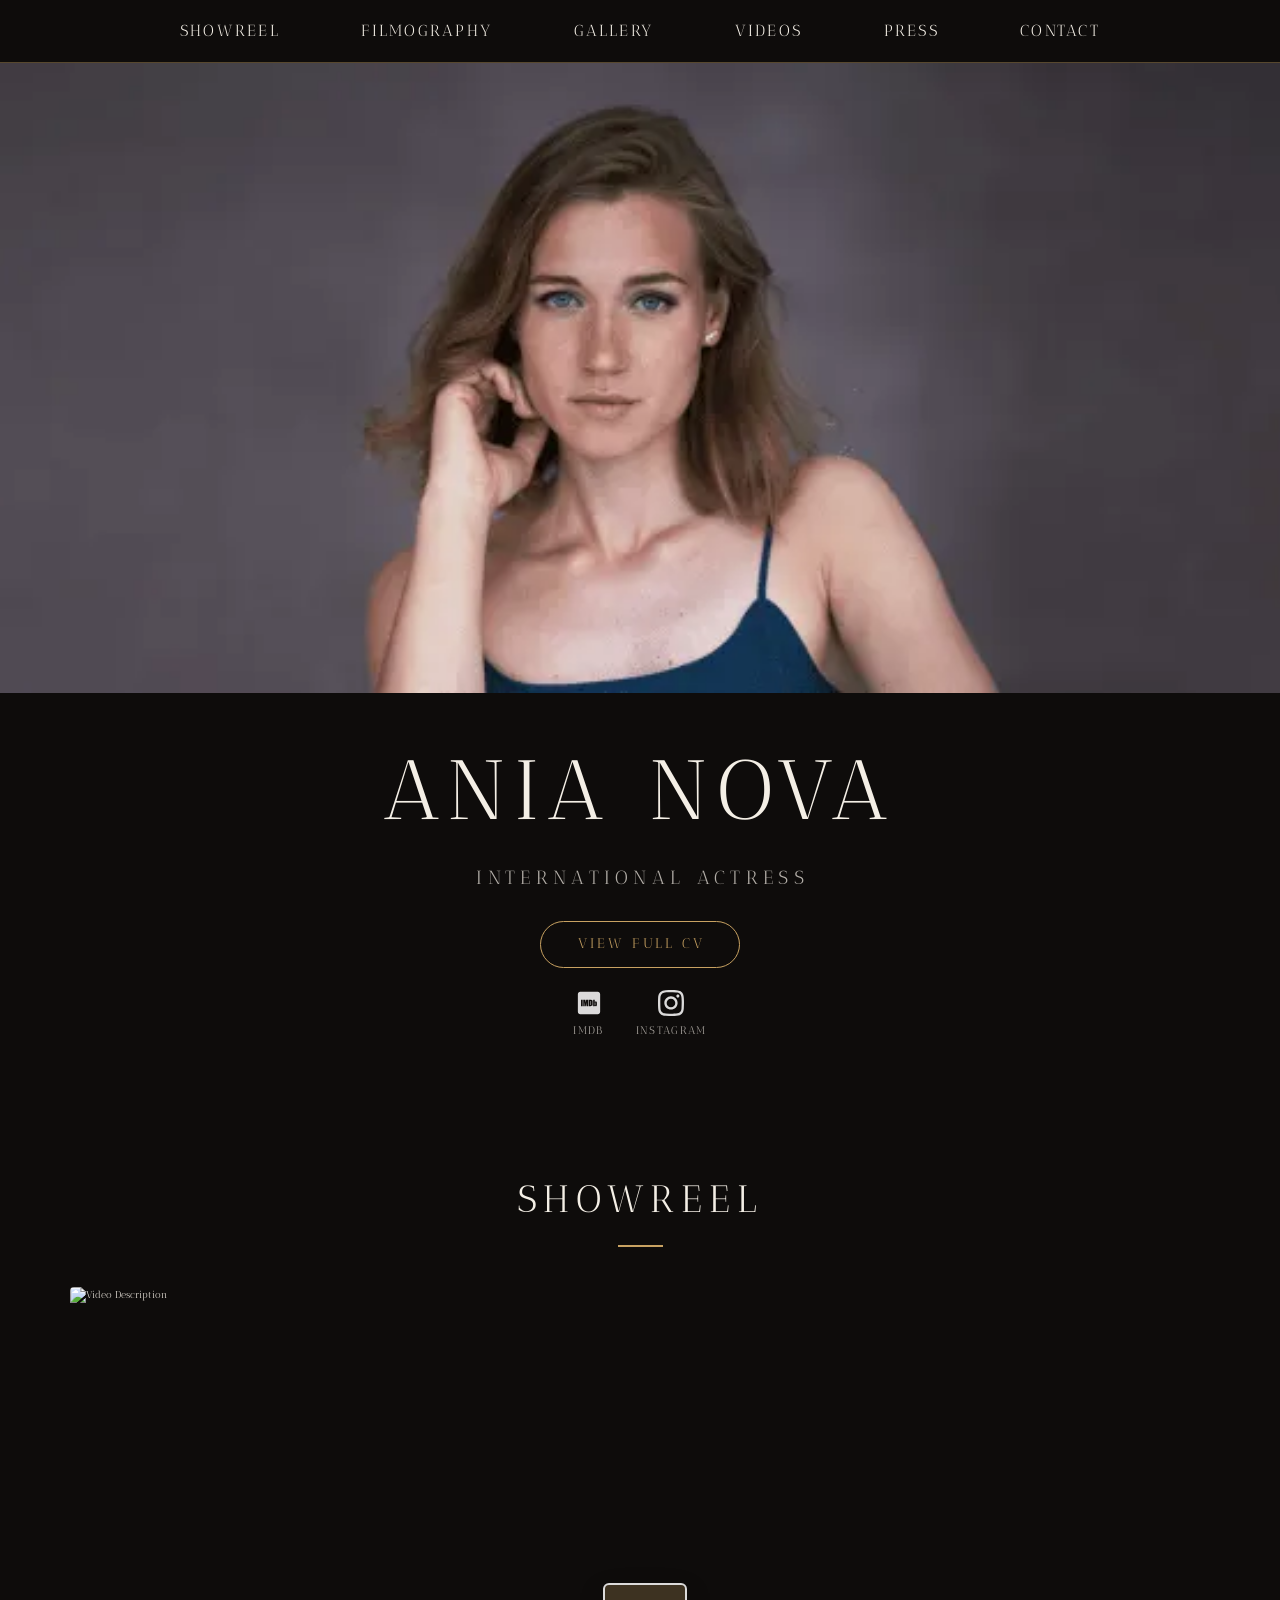
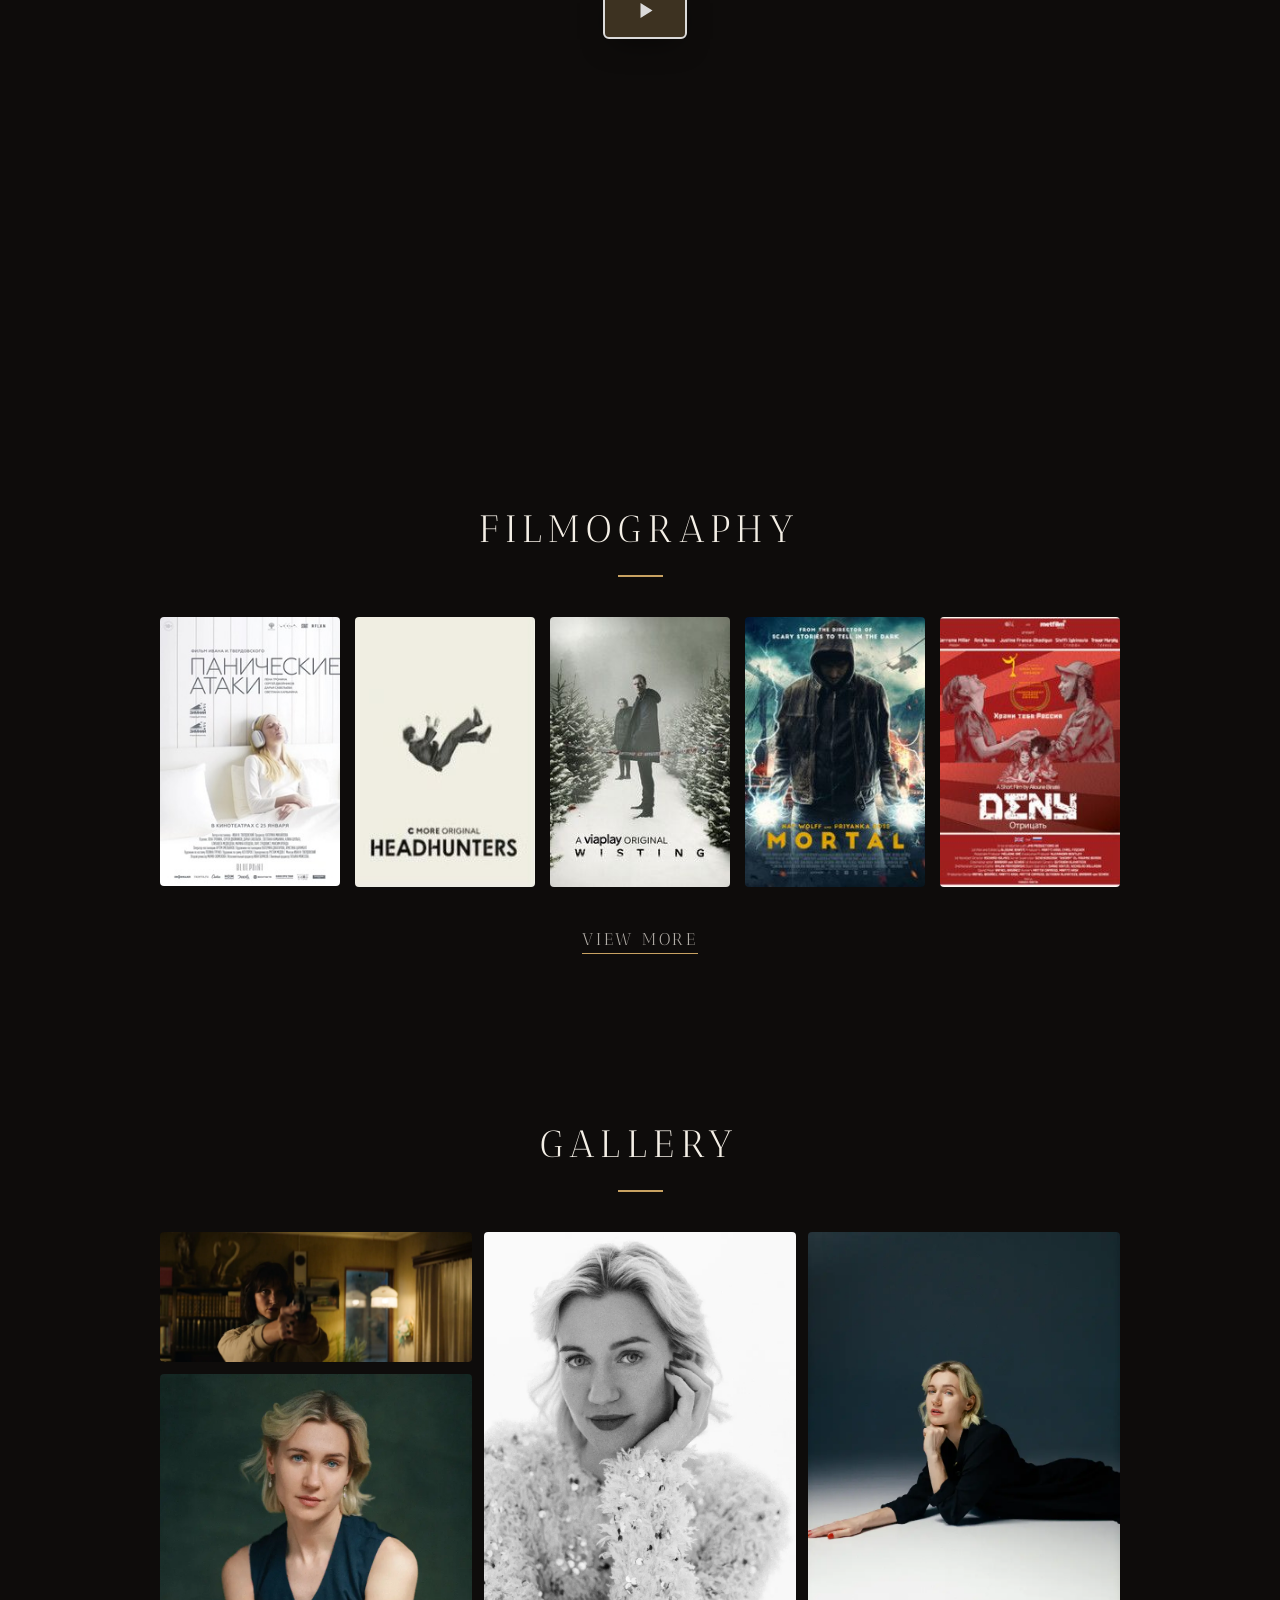
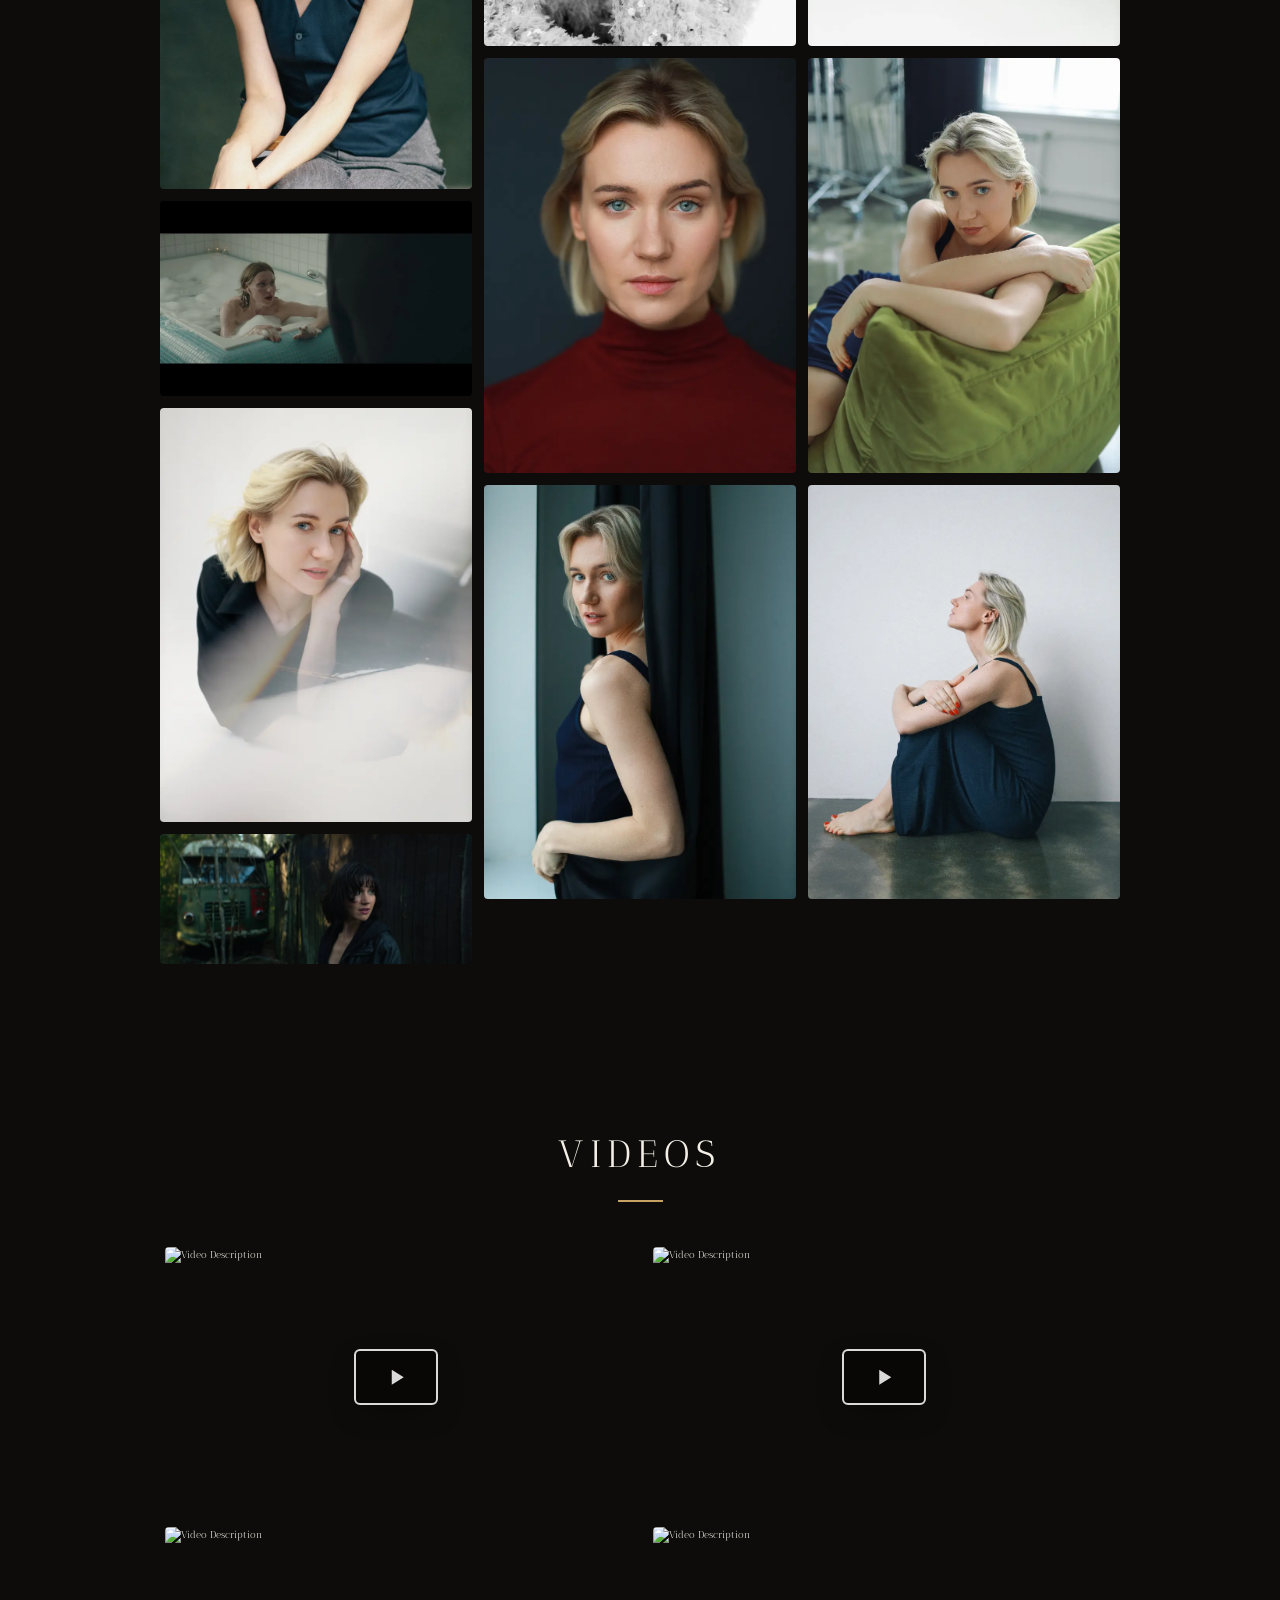
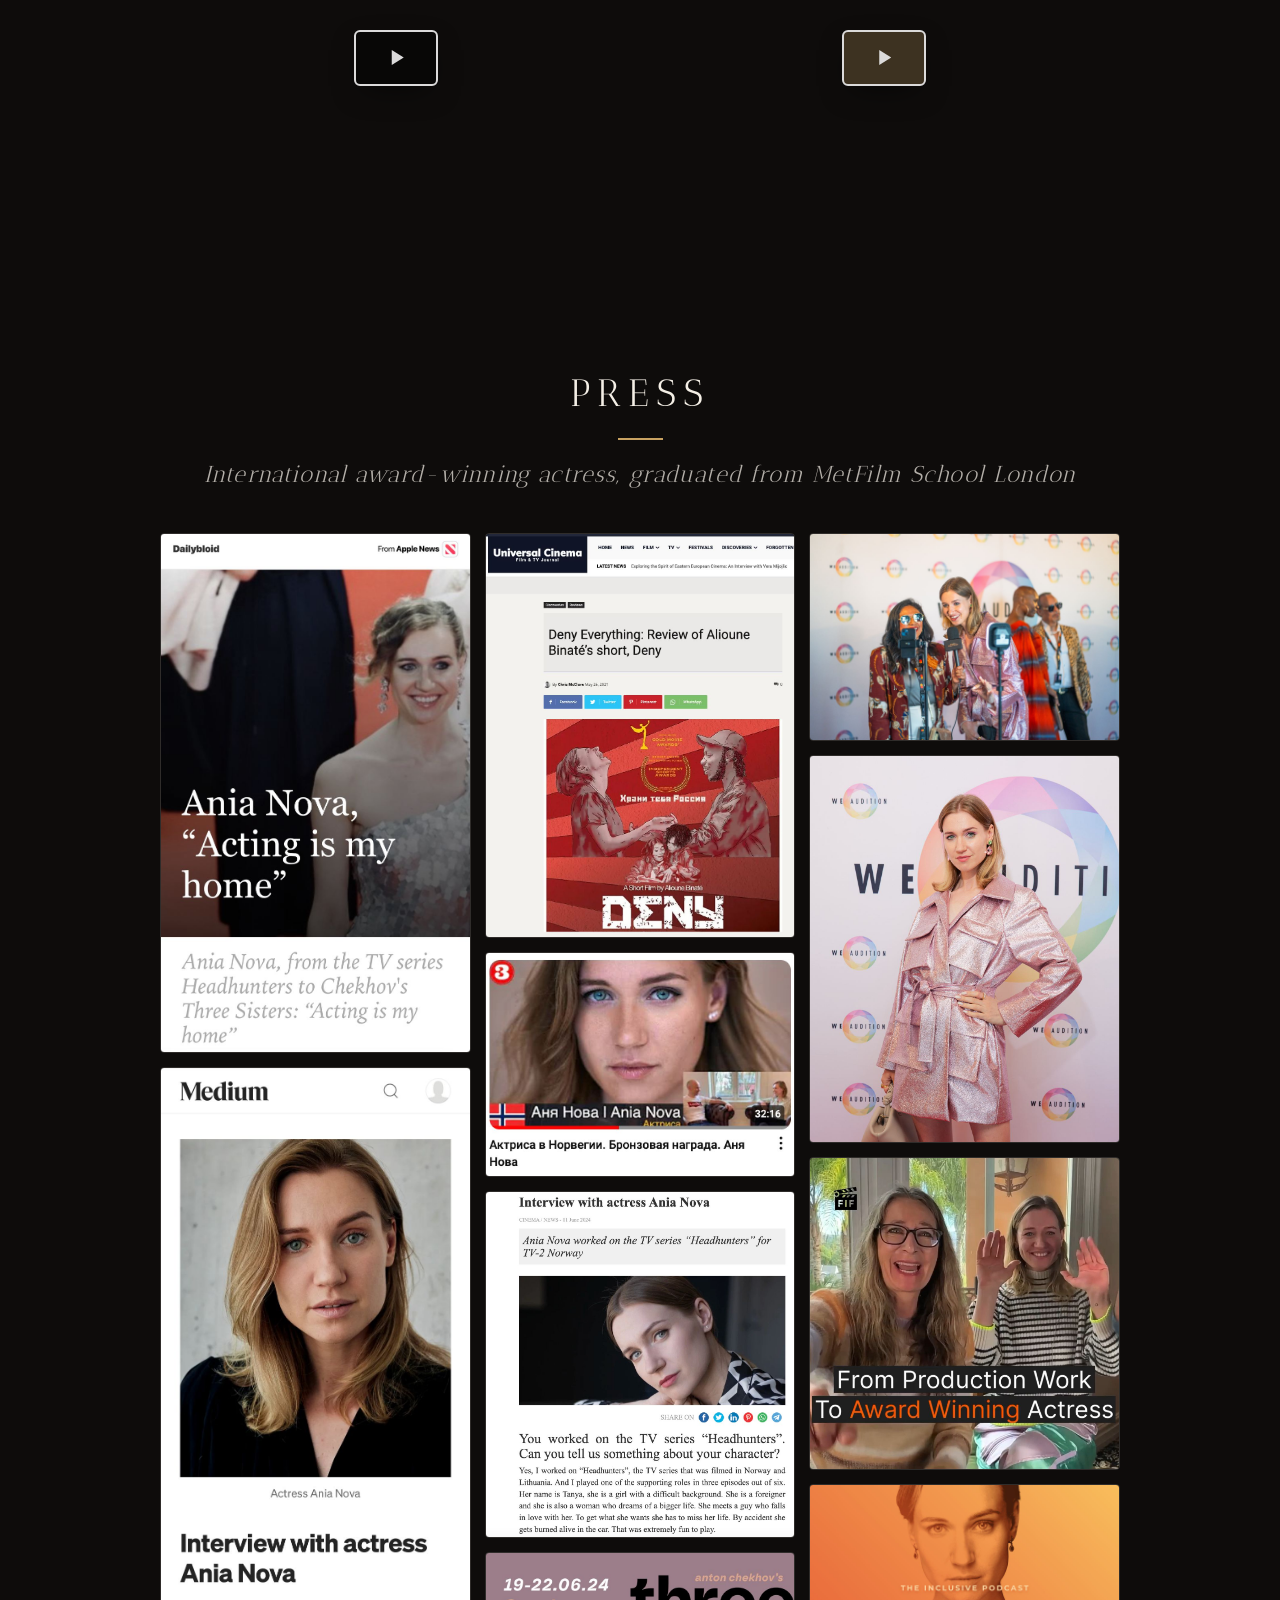
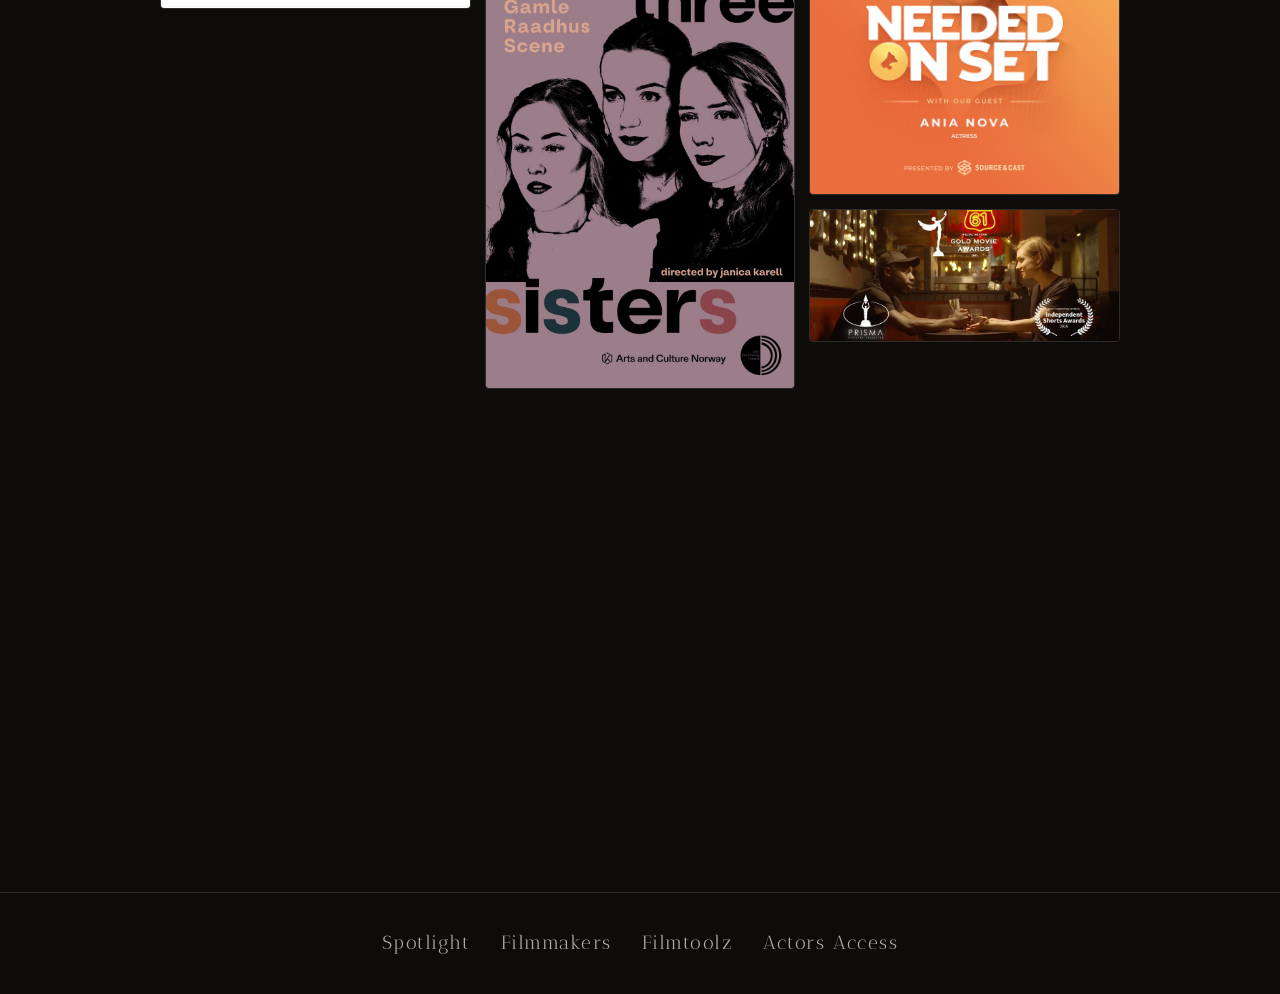
==== v3/index.html @ 1cf40084 "v3 init" ====
<!DOCTYPE html>
<html lang="en">
  <head>
    <meta charset="UTF-8" />
    <meta name="description" content="International award-winning actress graduated from MetFilm School London, known for Hysteria (2023), Headhunters (2022), Wisting (2021) ..." />
    <meta http-equiv="X-UA-Compatible" content="IE=edge" />
    <meta name="viewport" content="width=device-width, initial-scale=1.0" />
    <meta name="theme-color" content="#0e0c0b" />
    <link rel="stylesheet" href="../normalize.css" />
    <link rel="stylesheet" href="styles.css" />
    <link rel="preconnect" href="https://fonts.googleapis.com" />
    <link rel="preconnect" href="https://fonts.gstatic.com" crossorigin />
    <link href="https://fonts.googleapis.com/css2?family=Antic+Didone&display=swap" rel="stylesheet" />
    <title>Ania Nova</title>

    <script>document.documentElement.classList.add("js");</script>
  </head>

  <body>
    <main>
      <div class="header-outer">
        <div class="topnav-960-container">
          <div class="topnav" id="myTopnav">
            <a href="#showreel">SHOWREEL</a>
            <a href="#filmography">FILMOGRAPHY</a>
            <a href="#gallery">GALLERY</a>
            <a href="#videos">VIDEOS</a>
            <a href="#press">PRESS</a>
            <a href="#contact">CONTACT</a>
            <a href="javascript:void(0);" class="icon" onclick="toggleNav()">&#9776;</a>
          </div>
        </div>
      </div>

      <section id="hero">
        <div class="hero-screen">
          <div class="hero-mask hero-mask--top"></div>
          <div class="hero-mask hero-mask--bottom"></div>
          <picture>
            <source type="image/webp" srcset="../static/hero/ania-nova-hero-911.webp 1x, ../static/hero/ania-nova-hero-1356.webp 1.5x, ../static/hero/ania-nova-hero-1706.webp 2x" />
            <img class="hero-image" src="../static/hero/ania-nova-hero-911.webp" alt="" />
          </picture>
        </div>
        <div class="hero-card">
          <h1>ANIA NOVA</h1>
          <p class="hero-tagline">International actress</p>
          <div class="hero-ctas">
            <a class="btn-cv" href="../static/Ania%20Nova%20CV.pdf" target="_blank">View full CV</a>
            <div class="hero-icons">
              <a href="https://www.imdb.com/name/nm7837597/" target="_blank" aria-label="IMDb profile"><img src="../static/imdb.svg" alt="IMDb" /><span>IMDb</span></a>
              <a href="https://www.instagram.com/ania__nova/" target="_blank" aria-label="Instagram profile"><img src="../static/instagram.svg" alt="Instagram" /><span>Instagram</span></a>
            </div>
          </div>
        </div>

      </section>

      <section id="showreel" data-reveal>
        <div class="container container--wide">
          <h2>Showreel</h2>

          <vimeo-embed class="video-embed">
            <img id="vthum-showreel" loading="lazy" src="https://vumbnail.com/894438444.jpg" alt="Video Description" />
            <iframe allowfullscreen data-src="https://player.vimeo.com/video/939138872?autoplay=1" title="Ania Nova showreel"></iframe>
            <button id="vbtn-showreel" class="btn--video" aria-label="Play video" onclick="hideVideoButtonAndThumbnail('vbtn-showreel', 'vthum-showreel')"></button>
          </vimeo-embed>
        </div>
      </section>

      <section id="filmography" data-reveal>
        <div class="container">
          <h2>Filmography</h2>
          <div class="posters-grid">
            <a class="poster--a" style="--i:0" href="https://imdb.com/title/tt15835240" target="_blank">
              <img class="poster--img" src="../static/IMDB_posters/01 Panic attacks.jpg" alt="" />
            </a>
            <a class="poster--a" style="--i:1" href="https://imdb.com/title/tt16303630" target="_blank">
              <img class="poster--img" src="../static/IMDB_posters/01 Headhunters.jpg" alt="" />
            </a>
            <a class="poster--a" style="--i:2" href="https://imdb.com/title/tt7875794" target="_blank">
              <img class="poster--img" src="../static/IMDB_posters/02%20Wisting.jpg" alt="" />
            </a>
            <a class="poster--a" style="--i:3" href="https://imdb.com/title/tt5715066" target="_blank">
              <img class="poster--img" src="../static/IMDB_posters/04%20Mortal.jpg" alt="" />
            </a>
            <a class="poster--a" style="--i:4" href="https://imdb.com/title/tt9715964" target="_blank">
              <img class="poster--img" src="../static/IMDB_posters/05%20Deny.jpg" alt="" />
            </a>
          </div>

          <div class="posters-grid display-none" id="hide-me">
            <a class="poster--a" style="--i:5" href="https://www.imdb.com/title/tt4192998" target="_blank">
              <img class="poster--img" src="../static/IMDB_posters/06%20Okkupert.jpg" alt="" />
            </a>
            <a class="poster--a" style="--i:6" href="https://www.imdb.com/title/tt13397550" target="_blank">
              <img class="poster--img" src="../static/IMDB_posters/07%20Hate%20Speech.jpg" alt="" />
            </a>
            <a class="poster--a" style="--i:7" href="https://www.imdb.com/title/tt7510948" target="_blank">
              <img class="poster--img" src="../static/IMDB_posters/08%20Melk.jpg" alt="" />
            </a>
            <a class="poster--a" style="--i:8" href="https://www.imdb.com/title/tt8201154" target="_blank">
              <img class="poster--img" src="../static/IMDB_posters/09%20Special%20Delivery.jpg" alt="" />
            </a>
            <a class="poster--a" style="--i:9" href="https://www.imdb.com/title/tt11131110" target="_blank">
              <img class="poster--img" src="../static/IMDB_posters/10%20Culture.jpg" alt="" />
            </a>
          </div>

          <p id="toggle"><a href="#" onclick="toggleFilmography('hide-me', 'toggle', event)">View more</a></p>
        </div>
      </section>

      <section id="gallery" data-reveal>
        <div class="container">
          <h2>Gallery</h2>
          <div id="gallery-grid">
            <img class="gallery-image" style="--i:0" loading="lazy" src="../static/gallery_photos/Ania%20Nova%20gallery%2001.webp" alt="Ania Nova gallery photo 1" />
            <img class="gallery-image" style="--i:1" loading="lazy" src="../static/gallery_photos/Ania%20Nova%20gallery%2002.webp" alt="Ania Nova gallery photo 2" />
            <img class="gallery-image" style="--i:2" loading="lazy" src="../static/gallery_photos/Ania%20Nova%20gallery%2003.webp" alt="Ania Nova gallery photo 3" />
            <img class="gallery-image" style="--i:3" loading="lazy" src="../static/gallery_photos/Ania%20Nova%20gallery%2004.webp" alt="Ania Nova gallery photo 4" />
            <img class="gallery-image" style="--i:4" loading="lazy" src="../static/gallery_photos/Ania%20Nova%20gallery%2005.webp" alt="Ania Nova gallery photo 5" />
            <img class="gallery-image" style="--i:5" loading="lazy" src="../static/gallery_photos/Ania%20Nova%20gallery%2006.webp" alt="Ania Nova gallery photo 6" />
            <img class="gallery-image" style="--i:6" loading="lazy" src="../static/gallery_photos/Ania%20Nova%20gallery%2007.webp" alt="Ania Nova gallery photo 7" />
            <img class="gallery-image" style="--i:7" loading="lazy" src="../static/gallery_photos/Ania%20Nova%20gallery%2008.webp" alt="Ania Nova gallery photo 8" />
            <img class="gallery-image" style="--i:8" loading="lazy" src="../static/gallery_photos/Ania%20Nova%20gallery%2009.webp" alt="Ania Nova gallery photo 9" />
            <img class="gallery-image" style="--i:9" loading="lazy" src="../static/gallery_photos/Ania%20Nova%20gallery%2010.webp" alt="Ania Nova gallery photo 10" />
            <img class="gallery-image" style="--i:10" loading="lazy" src="../static/gallery_photos/Ania%20Nova%20gallery%2011.webp" alt="Ania Nova gallery photo 11" />
          </div>
        </div>
        <div class="lightbox">
          <div class="filter"></div>
          <button class="arrowr" aria-label="Next photo"></button>
          <button class="arrowl" aria-label="Previous photo"></button>
          <button class="close" aria-label="Close gallery"></button>
        </div>
      </section>

      <section id="videos" data-reveal>
        <div class="container">
          <h2>Videos</h2>
          <div class="videos-row">
            <youtube-embed class="video-embed">
              <img id="vthum-1" loading="lazy" src="https://vumbnail.com/YBgS_RrrnTM.jpg" alt="Video Description" />
              <iframe allowfullscreen data-src="https://www.youtube.com/embed/YBgS_RrrnTM?autoplay=1" title="Ania Nova interview"></iframe>
              <button id="vbtn-1" class="btn--video" aria-label="Play video" onclick="hideVideoButtonAndThumbnail('vbtn-1', 'vthum-1')"></button>
            </youtube-embed>
            <youtube-embed class="video-embed">
              <img id="vthum-2" loading="lazy" src="https://vumbnail.com/tJCIrA6wnP8.jpg" alt="Video Description" />
              <iframe allowfullscreen data-src="https://www.youtube.com/embed/tJCIrA6wnP8?autoplay=1" title="Ania Nova scene"></iframe>
              <button id="vbtn-2" class="btn--video" aria-label="Play video" onclick="hideVideoButtonAndThumbnail('vbtn-2', 'vthum-2')"></button>
            </youtube-embed>
          </div>
          <div class="videos-row">
            <youtube-embed class="video-embed">
              <img id="vthum-3" loading="lazy" src="https://vumbnail.com/aD2Xcx1De3Y.jpg" alt="Video Description" />
              <iframe allowfullscreen data-src="https://www.youtube.com/embed/aD2Xcx1De3Y?autoplay=1" title="Ania Nova feature"></iframe>
              <button id="vbtn-3" class="btn--video" aria-label="Play video" onclick="hideVideoButtonAndThumbnail('vbtn-3', 'vthum-3')"></button>
            </youtube-embed>
            <vimeo-embed class="video-embed">
              <img id="vthum-4" loading="lazy" src="https://vumbnail.com/377251531.jpg" alt="Video Description" />
              <iframe allowfullscreen data-src="https://player.vimeo.com/video/377251531?autoplay=1" title="Ania Nova short film"></iframe>
              <button id="vbtn-4" class="btn--video" aria-label="Play video" onclick="hideVideoButtonAndThumbnail('vbtn-4', 'vthum-4')"></button>
            </vimeo-embed>
          </div>
        </div>
      </section>

      <section id="press" data-reveal>
        <div class="container">
          <h2>Press</h2>
          <p class="pull-quote">International award-winning actress, graduated from MetFilm School London</p>
          <div class="press-grid">
            <a class="press-card" style="--i:0" href="https://apple.news/AExZWTBQUTXGRro47r0AOOw" target="_blank">
              <img loading="lazy" src="../static/press/press - 1.jpg" alt="Press clipping — Apple News feature" />
            </a>
            <a class="press-card" style="--i:1" href="https://medium.com/@ragugini-francis/interview-with-actress-ania-nova-132566e0c3d3" target="_blank">
              <img loading="lazy" src="../static/press/press - 2.jpg" alt="Press clipping — Medium interview" />
            </a>
            <a class="press-card" style="--i:2" href="https://universalcinema.ca/deny-everything-review-of-alioune-binates-short-deny" target="_blank">
              <img loading="lazy" src="../static/press/press - 3.jpg" alt="Press clipping — Universal Cinema review" />
            </a>
            <a class="press-card" style="--i:3" href="https://youtu.be/hZvH9u98zgw?si=ymjQbpvPQ9-geVkL" target="_blank">
              <img loading="lazy" src="../static/press/press - 4.jpg" alt="Press clipping — YouTube interview" />
            </a>
            <a class="press-card" style="--i:4" href="https://www.dailybloid.com/news/interview-with-actress-ania-nova-new-movie" target="_blank">
              <img loading="lazy" src="../static/press/press - 5.jpg" alt="Press clipping — Dailybloid interview" />
            </a>
            <a class="press-card" style="--i:5" href="https://apple.news/AExZWTBQUTXGRro47r0AOOw" target="_blank">
              <img loading="lazy" src="../static/press/press - 6.jpg" alt="Press clipping — Apple News feature" />
            </a>
            <a class="press-card" style="--i:6" href="https://www.instagram.com/p/C7FEp3TJ0QE/?hl=en" target="_blank">
              <img loading="lazy" src="../static/press/press - 7.jpg" alt="Press clipping — Instagram post" />
            </a>
            <a class="press-card" style="--i:7" href="https://www.instagram.com/p/C7FEp3TJ0QE/?hl=en" target="_blank">
              <img loading="lazy" src="../static/press/press - 8.jpg" alt="Press clipping — Instagram post" />
            </a>
            <a class="press-card" style="--i:8" href="https://youtu.be/ALDCPjLMymM?si=YzaLNOAe88WXepnW" target="_blank">
              <img loading="lazy" src="../static/press/press - 9.jpg" alt="Press clipping — YouTube feature" />
            </a>
            <a class="press-card" style="--i:9" href="https://open.spotify.com/episode/42BMWOS7iEh6ePdpEwfuPN" target="_blank">
              <img loading="lazy" src="../static/press/press - 10.jpg" alt="Press clipping — Spotify podcast episode" />
            </a>
            <a class="press-card" style="--i:10" href="https://apple.news/AExZWTBQUTXGRro47r0AOOw" target="_blank">
              <img loading="lazy" src="../static/press/press - 0.jpg" alt="Press clipping — Apple News feature" />
            </a>
          </div>
        </div>
      </section>

      <section id="contact" data-reveal>
        <h2>Contact</h2>
        <p><a href="https://www.whiteflamingo.agency/actors/ania-nova" target="_blank">Represented by White Flamingo</a></p>
        <p><a href="mailto:hi@whiteflamingo.agency">hi@whiteflamingo.agency</a></p>
      </section>

      <footer>
        <div class="footer-inner">
          <div class="links-row">
            <a class="footer-text" href="https://www.spotlight.com/0011-4532-8639" target="_blank">Spotlight</a>
            <a class="footer-text" href="https://www.filmmakers.eu/actors/ania-nova" target="_blank">Filmmakers</a>
            <a class="footer-text" href="https://casting.filmtoolz.ru/3342917" target="_blank">Filmtoolz</a>
            <a class="footer-text" href="https://resumes.actorsaccess.com/ania-nova" target="_blank">Actors Access</a>
          </div>
        </div>
      </footer>
    </main>

    <script>
      // NAV HEIGHT -> CSS var (used for scroll offsets and hero sizing)
      var headerOuter = document.querySelector(".header-outer");
      function updateNav() {
        document.documentElement.style.setProperty("--nav-h", headerOuter.offsetHeight + "px");
      }
      updateNav();
      window.addEventListener("resize", updateNav);
      window.addEventListener("load", updateNav);

      // FADE-UP ON SCROLL
      if ("IntersectionObserver" in window) {
        var revealObserver = new IntersectionObserver(
          function (entries) {
            entries.forEach(function (entry) {
              if (entry.isIntersecting) {
                entry.target.classList.add("in-view");
                revealObserver.unobserve(entry.target);
              }
            });
          },
          { threshold: 0.12 }
        );
        document.querySelectorAll("[data-reveal]").forEach(function (el) {
          revealObserver.observe(el);
        });
      } else {
        document.querySelectorAll("[data-reveal]").forEach(function (el) {
          el.classList.add("in-view");
        });
      }

      // MOBILE TOPNAV
      function toggleNav() {
        document.getElementById("myTopnav").classList.toggle("responsive");
      }

      // VIDEO LAZY LOAD (inline onclick handler)
      function hideVideoButtonAndThumbnail(btnId, imgId) {
        var btn = document.getElementById(btnId);
        var img = document.getElementById(imgId);
        if (btn) {
          var iframe = btn.previousElementSibling;
          if (iframe && iframe.tagName === "IFRAME" && iframe.dataset.src) {
            iframe.src = iframe.dataset.src;
          }
          btn.classList.add("hide-video-ui");
        }
        if (img) img.classList.add("hide-video-ui");
      }

      // SHOW AND HIDE FILMOGRAPHY ROW
      function toggleFilmography(filmographyId, toggleId, event) {
        event.preventDefault();
        var hideMe = document.getElementById(filmographyId);
        var toggle = document.getElementById(toggleId);
        if (hideMe.classList.contains("display-none")) {
          hideMe.classList.remove("display-none");
          toggle.innerHTML = 'View less';
        } else {
          hideMe.classList.add("display-none");
          toggle.innerHTML = 'View more';
        }
      }

      // GALLERY LIGHTBOX (vanilla, no dependencies)
      (function () {
        var grid = document.getElementById("gallery-grid");
        var lightbox = document.querySelector(".lightbox");
        if (!grid || !lightbox) return;

        var images = Array.prototype.slice.call(grid.querySelectorAll("img"));
        var backdrop = lightbox.querySelector(".filter");
        var arrowR = lightbox.querySelector(".arrowr");
        var arrowL = lightbox.querySelector(".arrowl");
        var closeBtn = lightbox.querySelector(".close");

        var stage = document.createElement("img");
        stage.alt = "";
        lightbox.insertBefore(stage, arrowR);

        var index = 0;

        function render() {
          var thumb = images[index];
          stage.src = thumb.currentSrc || thumb.src;
          stage.alt = thumb.alt;
          backdrop.style.backgroundImage = 'url("' + stage.src + '")';
        }

        function open(indexToShow) {
          index = indexToShow;
          render();
          lightbox.classList.add("open");
          document.documentElement.style.overflow = "hidden";
          closeBtn.focus();
        }

        function close() {
          lightbox.classList.remove("open");
          document.documentElement.style.overflow = "";
        }

        function next() {
          index = (index + 1) % images.length;
          render();
        }

        function prev() {
          index = (index - 1 + images.length) % images.length;
          render();
        }

        images.forEach(function (img, i) {
          img.addEventListener("click", function () {
            open(i);
          });
        });
        arrowR.addEventListener("click", next);
        arrowL.addEventListener("click", prev);
        closeBtn.addEventListener("click", close);
        backdrop.addEventListener("click", close);

        document.addEventListener("keydown", function (e) {
          if (!lightbox.classList.contains("open")) return;
          if (e.key === "Escape") close();
          else if (e.key === "ArrowRight") next();
          else if (e.key === "ArrowLeft") prev();
        });
      })();
    </script>
  </body>
</html>
---- v3/styles.css ----
/* ============================================================
   ANIA NOVA — single source of styling truth
   Theme: "screening room" — one black stage, cream text,
   gold reserved for interaction only.
   ============================================================ */

/* ---------- TOKENS ---------- */

:root {
  --bg: #0e0c0b;
  --ink: #f4efe6;
  --ink-dim: rgba(244, 239, 230, 0.72);
  --gold: #c8a262;
  --gold-dim: rgba(200, 162, 98, 0.4);
  --hairline: rgba(244, 239, 230, 0.14);
  --radius: 4px;
  --shadow: 0 18px 40px rgba(0, 0, 0, 0.5);
  --nav-h: 6rem;
  --content: 96rem; /* content column = 960px */
}

/* ---------- BASE ---------- */

*,
*::before,
*::after {
  box-sizing: border-box;
}

html {
  font-size: 62.5%;
  scroll-behavior: smooth;
  scroll-padding-top: calc(var(--nav-h) + 1.5rem);
}

body {
  margin: 0;
  display: flex;
  justify-content: center;
  background-color: var(--bg);
  color: var(--ink);
  font-family: "Antic Didone", serif;
  line-height: 1.6;
  overflow-x: hidden;
}

main {
  align-items: center;
  display: flex;
  flex-direction: column;
  width: var(--content);
  max-width: 100%;
  background-color: var(--bg);
}

img {
  display: block;
}

a {
  color: inherit;
  text-decoration: none;
}

a:focus-visible,
button:focus-visible {
  outline: 2px solid var(--gold);
  outline-offset: 3px;
}

::selection {
  background: var(--gold);
  color: var(--bg);
}

p {
  font-size: 2rem;
  margin: 1rem;
}

/* Full-bleed sections: oversized flex children of centered <main> self-center */
main > section,
.header-outer,
footer {
  width: 100vw;
  flex-shrink: 0;
}

section {
  position: relative;
  padding-block: clamp(5rem, 9vh, 8rem);
  display: flex;
  flex-direction: column;
  background-color: var(--bg);
}

footer {
  background-color: var(--bg);
}

.container {
  width: 100%;
  max-width: calc(var(--content) + 6rem);
  padding-inline: clamp(1.5rem, 4vw, 3rem);
  margin-inline: auto;
}

.container--wide {
  max-width: calc(115rem + 6rem); /* showreel gets a wider stage */
}

/* ---------- HEADER ---------- */

.header-outer {
  position: sticky;
  top: 0;
  z-index: 50;
  background: var(--bg);
  border-bottom: 1px solid var(--gold-dim);
  display: flex;
  justify-content: center;
  opacity: 0;
  visibility: hidden;
  pointer-events: none;
  animation: header-in 0.6s ease 1.8s forwards;
}

@keyframes header-in {
  from { opacity: 0; visibility: hidden; transform: translateY(-4px); }
  to   { opacity: 1; visibility: visible; transform: translateY(0); pointer-events: auto; }
}

.topnav-960-container {
  width: min(var(--content), 100%);
}

.topnav {
  display: flex;
  align-items: center;
  justify-content: space-between;
  width: 100%;
}

.topnav a {
  display: block;
  color: var(--ink);
  text-align: center;
  padding: 1.8rem 2rem;
  font-size: 1.6rem;
  letter-spacing: 0.14em;
  text-transform: uppercase;
  transition: color 0.25s ease;
}

.topnav a:hover {
  color: var(--gold);
}

.topnav .icon {
  display: none;
}

/* ---------- HERO ---------- */

#hero {
  position: relative;
  background: var(--bg);
  padding: 0;
}

.hero-screen {
  position: relative;
  width: 100%;
  height: 70svh;
  overflow: hidden;
  display: flex;
}

.hero-screen picture,
.hero-screen img {
  width: 100%;
  height: 100%;
}

.hero-image {
  object-fit: cover;
  object-position: 50% 30%;
  animation: kenburns 24s ease-in-out infinite alternate;
}

/* Cinematic curtain masks — start covering the image, slide apart on load */
.hero-mask {
  position: absolute;
  left: 0;
  width: 100%;
  height: 50%;
  background: var(--bg);
  z-index: 2;
}

.hero-mask--top    { top: 0;    animation: curtain-top 1.4s cubic-bezier(0.77, 0, 0.18, 1) 0.2s forwards; }
.hero-mask--bottom { bottom: 0; animation: curtain-bottom 1.4s cubic-bezier(0.77, 0, 0.18, 1) 0.2s forwards; }

@keyframes curtain-top {
  from { transform: translateY(0); }
  to   { transform: translateY(-101%); }
}

@keyframes curtain-bottom {
  from { transform: translateY(0); }
  to   { transform: translateY(101%); }
}

@keyframes kenburns {
  from { transform: scale(1); }
  to   { transform: scale(1.08); }
}

/* Card — sits below the hero image on the black stage */
.hero-card {
  text-align: center;
  padding: 3rem 2rem 5rem;
  opacity: 0;
  animation: fade-in 1s ease 1.6s forwards;
}

@keyframes fade-in {
  from { opacity: 0; transform: translateY(12px); }
  to   { opacity: 1; transform: translateY(0); }
}

.hero-card h1 {
  font-size: clamp(4.2rem, 9vw, 8.4rem);
  font-weight: 400;
  letter-spacing: 0.12em;
  color: var(--ink);
  margin: 0 0 0.6rem;
  white-space: nowrap;
}

.hero-tagline {
  font-size: clamp(1.4rem, 2.2vw, 1.9rem);
  letter-spacing: 0.28em;
  text-indent: 0.28em;
  text-transform: uppercase;
  color: var(--ink-dim);
  margin: 0 0 2.8rem;
}

/* CTA block — sits below the image on the black stage */
.hero-ctas {
  display: flex;
  flex-direction: column;
  align-items: center;
  gap: 2.2rem;
}

.btn-cv {
  display: inline-block;
  border: 1px solid var(--gold);
  border-radius: 999px;
  color: var(--gold);
  padding: 1.1rem 3.4rem;
  font-size: 1.4rem;
  letter-spacing: 0.22em;
  text-indent: 0.22em;
  text-transform: uppercase;
  transition: background-color 0.3s ease, color 0.3s ease;
}

.btn-cv:hover {
  background-color: var(--gold);
  color: var(--bg);
}

.hero-icons {
  display: flex;
  gap: 3.2rem;
}

.hero-icons a {
  display: flex;
  flex-direction: column;
  align-items: center;
  gap: 0.6rem;
  transition: transform 0.25s ease;
}

.hero-icons img {
  width: 2.6rem;
  height: 2.6rem;
  filter: invert(1);
  opacity: 0.85;
  transition: opacity 0.25s ease, transform 0.25s ease;
}

.hero-icons span {
  font-size: 1.1rem;
  letter-spacing: 0.12em;
  text-transform: uppercase;
  color: var(--ink-dim);
  transition: color 0.25s ease;
}

.hero-icons a:hover {
  transform: translateY(-3px);
}

.hero-icons a:hover img {
  opacity: 1;
  transform: scale(1.12);
}

.hero-icons a:hover span {
  color: var(--gold);
}



/* ---------- HEADINGS ---------- */

h2 {
  font-size: clamp(2.8rem, 4.5vw, 3.8rem);
  font-weight: 400;
  letter-spacing: 0.18em;
  text-transform: uppercase;
  text-align: center;
  margin: 0 0 4rem;
}

h2::after {
  content: "";
  display: block;
  width: 4.5rem;
  height: 2px;
  background-color: var(--gold);
  margin: 1.5rem auto 0;
}

.pull-quote {
  font-style: italic;
  font-size: clamp(1.8rem, 2.6vw, 2.3rem);
  letter-spacing: 0.05em;
  color: var(--ink-dim);
  text-align: center;
  margin: -2.4rem 1rem 4rem;
}

/* ---------- SHOWREEL & VIDEOS ---------- */

.video-embed {
  width: 100%;
  aspect-ratio: 16 / 9;
  padding: 1rem;
  border: none;
  margin: 0.5rem;
}

.videos-row {
  display: flex;
  flex-direction: row;
  align-items: stretch;
  justify-content: space-between;
  gap: 1.5rem;
  width: 100%;
  margin-bottom: 1rem;
}

/* ---------- FILMOGRAPHY ---------- */

.posters-grid {
  display: flex;
  flex-direction: row;
  align-items: flex-start;
  justify-content: space-between;
  gap: 1.2rem;
  width: 100%;
}

.poster--a {
  display: block;
  flex: 0 1 18rem;
  border-radius: var(--radius);
  transition: transform 0.35s ease;
}

.poster--img {
  width: 100%;
  border-radius: var(--radius);
  transition: box-shadow 0.35s ease, filter 0.35s ease;
}

.poster--a:hover {
  transform: translateY(-6px);
}

.poster--a:hover .poster--img {
  box-shadow: 0 16px 36px rgba(200, 162, 98, 0.28);
  filter: brightness(1.07);
}

.display-none {
  display: none !important;
}

#toggle {
  margin: 3.5rem 0 0;
  text-align: center;
}

#toggle a {
  font-size: 1.7rem;
  letter-spacing: 0.16em;
  text-transform: uppercase;
  color: var(--ink-dim);
  border-bottom: 1px solid var(--gold);
  padding-bottom: 0.4rem;
  transition: color 0.25s ease;
}

#toggle a:hover {
  color: var(--gold);
}

/* ---------- GALLERY (masonry) + LIGHTBOX ---------- */

#gallery-grid {
  column-count: 3;
  column-gap: 12px;
}

.gallery-image {
  width: 100%;
  cursor: zoom-in;
  border-radius: var(--radius);
  margin-bottom: 12px;
  break-inside: avoid;
  transition: transform 0.35s ease, filter 0.35s ease;
}

.gallery-image:hover {
  transform: scale(1.015);
  filter: brightness(1.06);
}

.lightbox {
  position: fixed;
  inset: 0;
  z-index: 100;
  background: rgba(8, 7, 6, 0.95);
  opacity: 0;
  visibility: hidden;
  transition: opacity 0.3s ease, visibility 0.3s ease;
}

.lightbox.open {
  opacity: 1;
  visibility: visible;
}

.lightbox img {
  position: absolute;
  top: 50%;
  left: 50%;
  transform: translate(-50%, -50%);
  max-height: 92vh;
  max-width: calc(92vw - 120px);
  object-fit: contain;
  border-radius: var(--radius);
  box-shadow: var(--shadow);
}

.lightbox .filter {
  position: absolute;
  inset: 0;
  background-position: center;
  background-size: cover;
  filter: blur(24px);
  opacity: 0.22;
  cursor: pointer;
}

.lightbox button {
  background: none;
  border: none;
  padding: 0;
  font: inherit;
  color: inherit;
}

.lightbox [class^="arrow"] {
  position: absolute;
  top: 50%;
  transform: translateY(-50%);
  width: 52px;
  height: 200px;
  background: rgba(255, 255, 255, 0.07);
  cursor: pointer;
  transition: background-color 0.25s ease;
}

.lightbox [class^="arrow"]:hover {
  background: rgba(200, 162, 98, 0.25);
}

.lightbox [class^="arrow"]::after {
  content: "";
  position: absolute;
  top: 50%;
  left: 50%;
  transform: translate(-50%, -50%) rotate(-45deg);
  width: 15px;
  height: 15px;
  border: 0 solid var(--ink);
}

.lightbox .arrowr { right: 0; }
.lightbox .arrowr::after { border-right: 1px solid var(--ink); border-bottom: 1px solid var(--ink); }
.lightbox .arrowl { left: 0; }
.lightbox .arrowl::after { transform: translate(-50%, -50%) rotate(135deg); }

.lightbox .close {
  position: absolute;
  top: 0;
  right: 0;
  width: 52px;
  height: 52px;
  background: transparent;
  cursor: pointer;
}

.lightbox .close::before,
.lightbox .close::after {
  content: "";
  position: absolute;
  top: 50%;
  left: 50%;
  width: 22px;
  height: 1px;
  background: var(--ink);
}

.lightbox .close::before { transform: translate(-50%, -50%) rotate(45deg); }
.lightbox .close::after  { transform: translate(-50%, -50%) rotate(-45deg); }

/* ---------- PRESS (magazine collage) ---------- */

.press-grid {
  columns: 3;
  column-gap: 14px;
}

.press-card {
  position: relative;
  display: block;
  margin-bottom: 14px;
  break-inside: avoid;
  border: 1px solid var(--hairline);
  border-radius: var(--radius);
  overflow: hidden;
  transition: transform 0.3s ease, border-color 0.3s ease, box-shadow 0.3s ease;
}

.press-card img {
  width: 100%;
  transition: transform 0.45s ease, filter 0.3s ease;
}

.press-card:hover {
  transform: translateY(-5px);
  border-color: var(--gold-dim);
  box-shadow: var(--shadow);
}

.press-card:hover img {
  transform: scale(1.03);
  filter: brightness(1.05);
}

.press-card::after {
  content: "\2197"; /* outward arrow */
  position: absolute;
  right: 1.2rem;
  bottom: 1.2rem;
  width: 3.6rem;
  height: 3.6rem;
  border-radius: 50%;
  display: grid;
  place-items: center;
  font-size: 1.9rem;
  color: var(--gold);
  background: rgba(14, 12, 11, 0.88);
  border: 1px solid var(--gold-dim);
  opacity: 0;
  translate: 0 0.5rem;
  transition: opacity 0.25s ease, translate 0.25s ease;
}

.press-card:hover::after {
  opacity: 1;
  translate: 0 0;
}

/* ---------- CONTACT ---------- */

#contact {
  text-align: center;
  padding-block: clamp(6rem, 10vh, 9rem) clamp(7rem, 11vh, 10rem);
}

#contact p a {
  font-size: 2.2rem;
  border-bottom: 1px solid transparent;
  padding-bottom: 0.3rem;
  transition: color 0.25s ease, border-color 0.25s ease;
}

#contact p:last-of-type a {
  font-size: 2.6rem;
  letter-spacing: 0.04em;
}

#contact p a:hover {
  color: var(--gold);
  border-color: var(--gold);
}

/* ---------- FOOTER ---------- */

footer {
  border-top: 1px solid var(--hairline);
  padding-block: 3.5rem;
}

.footer-inner {
  width: min(72rem, calc(100% - 4rem));
  margin-inline: auto;
}

footer .links-row {
  display: flex;
  flex-wrap: wrap;
  justify-content: center;
  gap: 1rem 3rem;
}

.footer-text {
  color: var(--ink-dim);
  font-size: 1.9rem;
  letter-spacing: 0.08em;
  transition: color 0.25s ease;
}

.footer-text:hover {
  color: var(--gold);
}

/* ---------- SCROLL REVEAL ---------- */

@media (prefers-reduced-motion: no-preference) {
  html.js [data-reveal] {
    opacity: 0;
    transform: translateY(28px);
    transition: opacity 0.8s ease, transform 0.8s ease;
  }

  html.js [data-reveal].in-view {
    opacity: 1;
    transform: none;
  }

  /* Staggered children inside revealed sections */
  html.js [data-reveal].in-view .poster--a,
  html.js [data-reveal].in-view .gallery-image,
  html.js [data-reveal].in-view .press-card {
    opacity: 0;
    animation: stagger-in 0.6s ease forwards;
    animation-delay: calc(var(--i, 0) * 0.05s);
  }

  @keyframes stagger-in {
    from { opacity: 0; transform: translateY(16px); }
    to   { opacity: 1; transform: translateY(0); }
  }
}

/* ---------- YOUTUBE / VIMEO LAZY EMBEDS ---------- */

:is(vimeo-embed, youtube-embed) {
  aspect-ratio: 16 / 9;
  border-radius: var(--radius);
  display: grid;
  inline-size: 100%;
  position: relative;
}

:is(vimeo-embed, youtube-embed) button {
  background-color: var(--button-bgc, rgba(0, 0, 0, 0.45));
  block-size: 56px;
  border: 0.2rem solid white;
  border-radius: 0.6rem;
  box-shadow: 0 10px 30px -10px rgba(0, 0, 0, 0.6);
  display: grid;
  inline-size: 84px;
  opacity: 0.85;
  position: absolute;
  place-self: center;
  transition: all 0.2s ease-in;
  cursor: pointer;
  padding: 0;
}

:is(vimeo-embed, youtube-embed) button::before {
  aspect-ratio: 1 / 1;
  background: #fff;
  block-size: 1.5em;
  clip-path: polygon(20% 0%, 20% 100%, 100% 50%);
  content: "";
  place-self: center;
}

:is(vimeo-embed, youtube-embed) :is(iframe, img) {
  block-size: 100%;
  border: 0;
  border-radius: inherit;
  inline-size: 100%;
  inset: 0;
  object-fit: cover;
  position: absolute;
}

:is(vimeo-embed button) {
  --button-bgc: rgba(200, 162, 98, 0.3);
}

:is(vimeo-embed, youtube-embed):hover button {
  opacity: 1;
}

:is(vimeo-embed, youtube-embed) :is(button, img).hide-video-ui {
  display: none !important;
}

/* ---------- RESPONSIVE ---------- */

@media screen and (max-width: 960px) {
  main {
    width: 100%;
  }

  /* Filmography becomes a swipeable poster rail */
  .posters-grid {
    justify-content: flex-start;
    overflow-x: auto;
    gap: 1.4rem;
    padding: 0.5rem 0.5rem 1.8rem;
    scroll-snap-type: x mandatory;
    -webkit-overflow-scrolling: touch;
    scrollbar-width: none;
  }

  .posters-grid::-webkit-scrollbar {
    display: none;
  }

  .poster--a {
    flex: 0 0 auto;
    width: min(46vw, 26rem);
    scroll-snap-align: center;
  }

  .videos-row {
    flex-direction: column;
  }

  .press-grid {
    columns: 2;
  }

  /* Mobile nav */
  .topnav a {
    display: none;
  }

  .topnav a.icon {
    display: block;
    position: absolute;
    top: 0;
    right: 0;
    font-size: 2.4rem;
  }

  .topnav.responsive {
    display: block;
    position: relative;
    width: 100%;
  }

  .topnav.responsive a {
    display: block;
    text-align: center;
    padding: 1.7rem 2rem;
    border-top: 1px solid var(--hairline);
  }

  .topnav.responsive a.icon {
    border-top: 0;
  }
}

@media screen and (max-width: 768px) {
  .hero-card {
    padding-bottom: 6rem;
  }

  .hero-tagline {
    margin-bottom: 2rem;
  }

  section {
    padding-block: 4.5rem;
  }

  #gallery-grid {
    column-count: 2;
  }
}

@media screen and (max-width: 560px) {
  .press-grid {
    columns: 1;
  }

  .poster--a {
    width: 62vw;
  }
}

/* ---------- REDUCED MOTION ---------- */

@media (prefers-reduced-motion: reduce) {
  html {
    scroll-behavior: auto;
  }

  .hero-image,
  .hero-mask,
  .hero-card {
    animation: none !important;
    opacity: 1 !important;
    transform: none !important;
  }

  *,
  *::before,
  *::after {
    transition-duration: 0.01ms !important;
  }
}
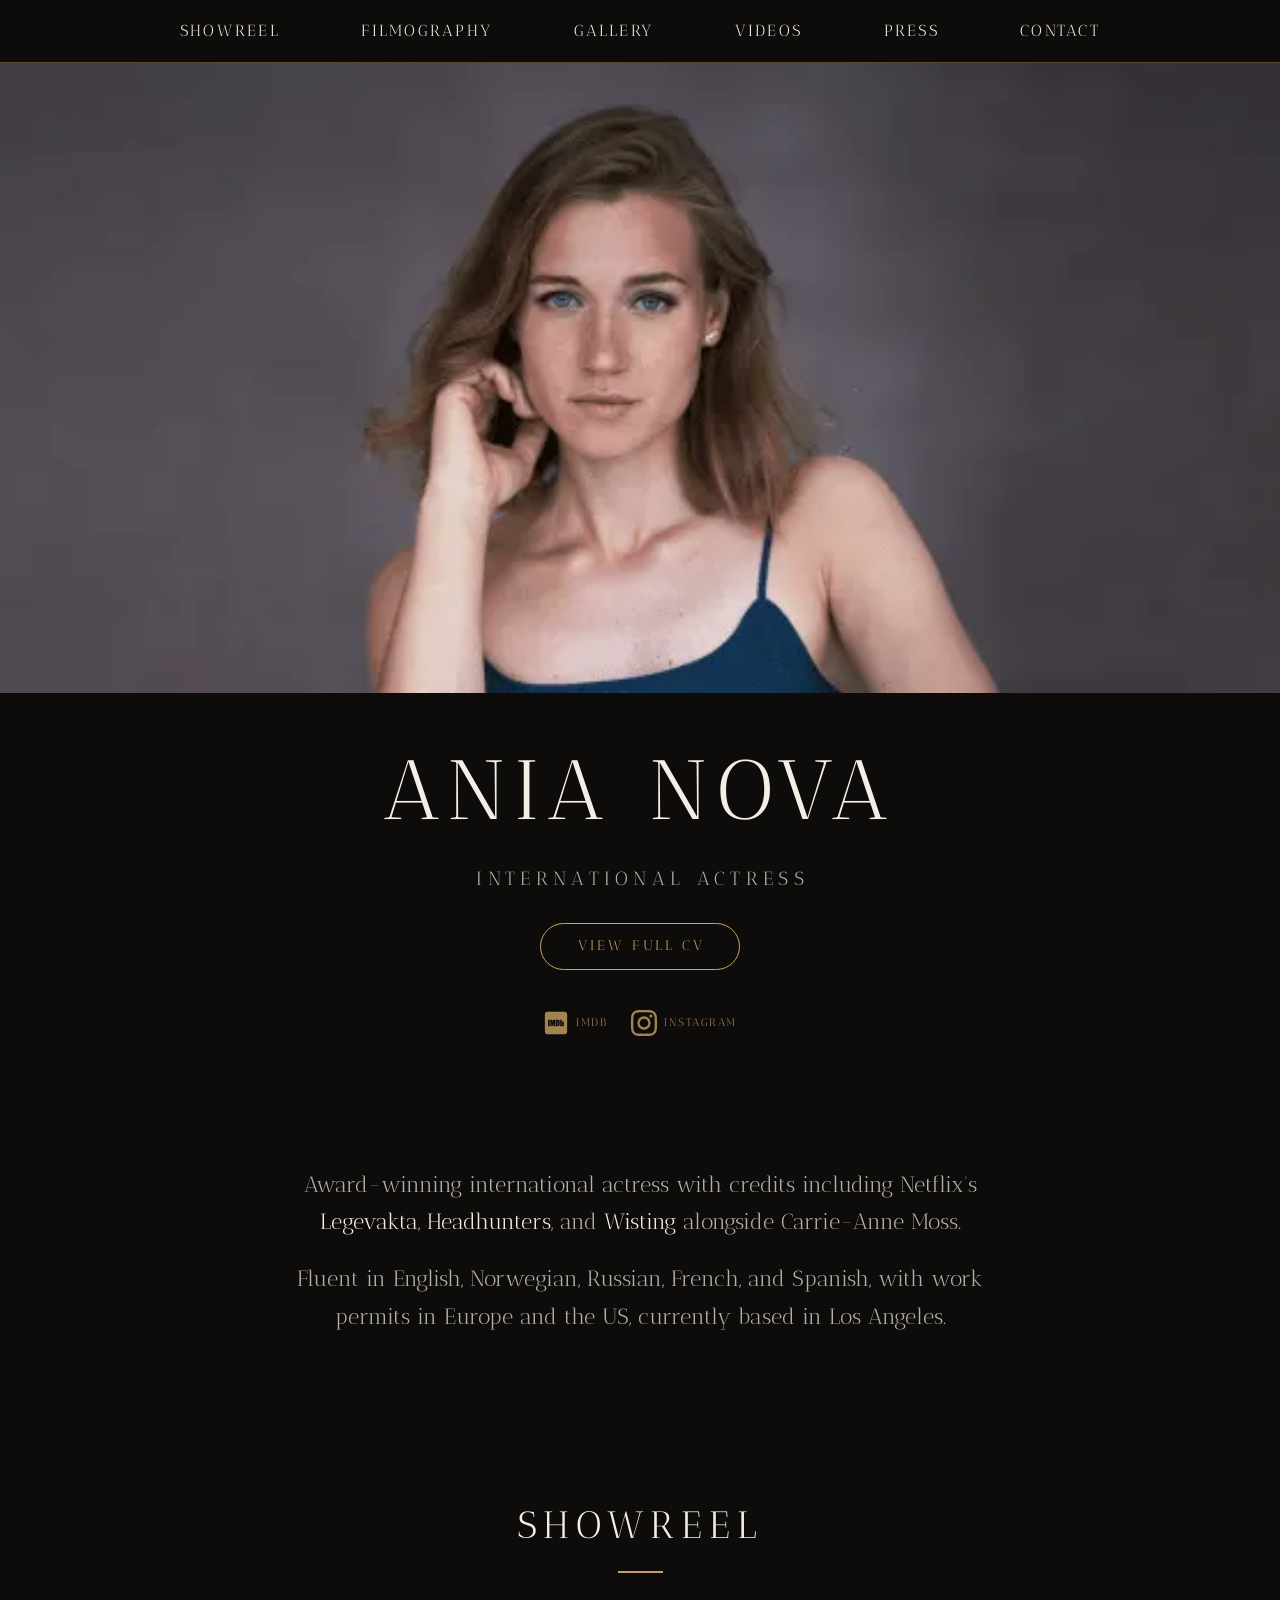
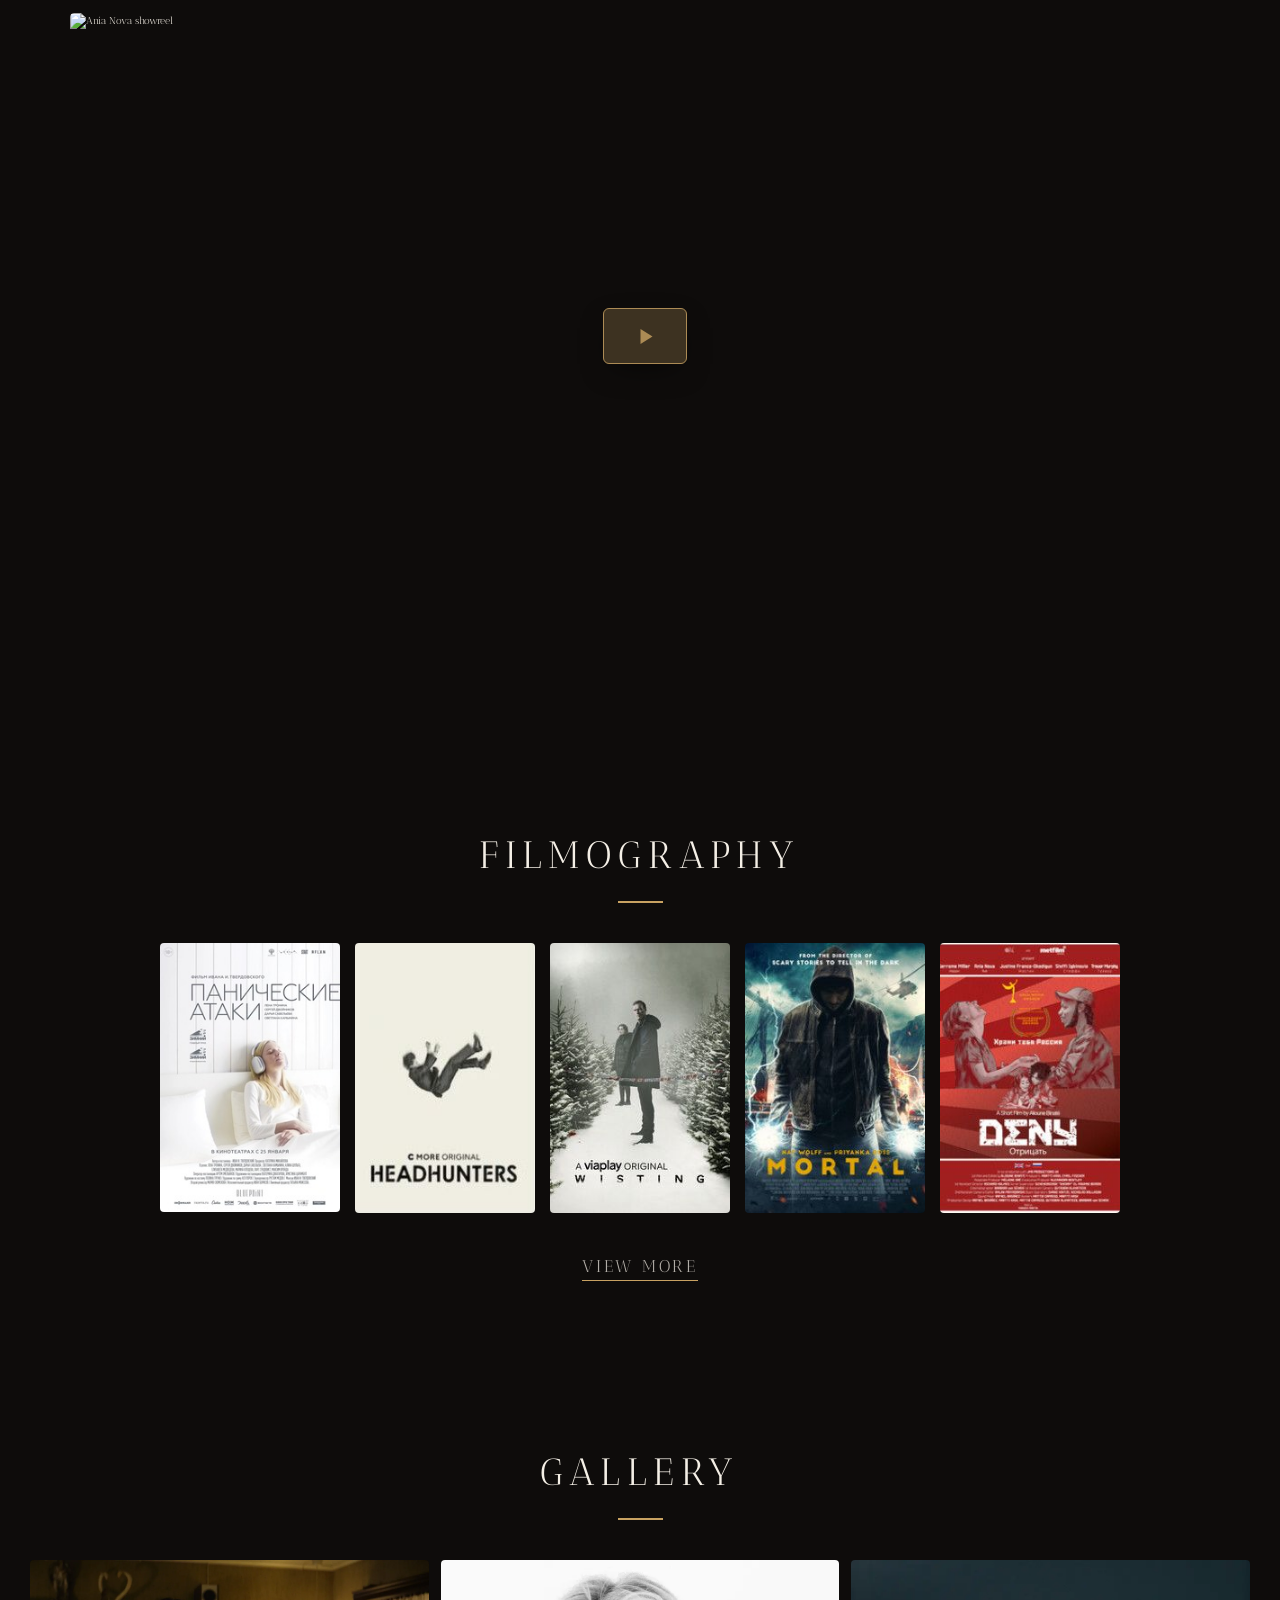
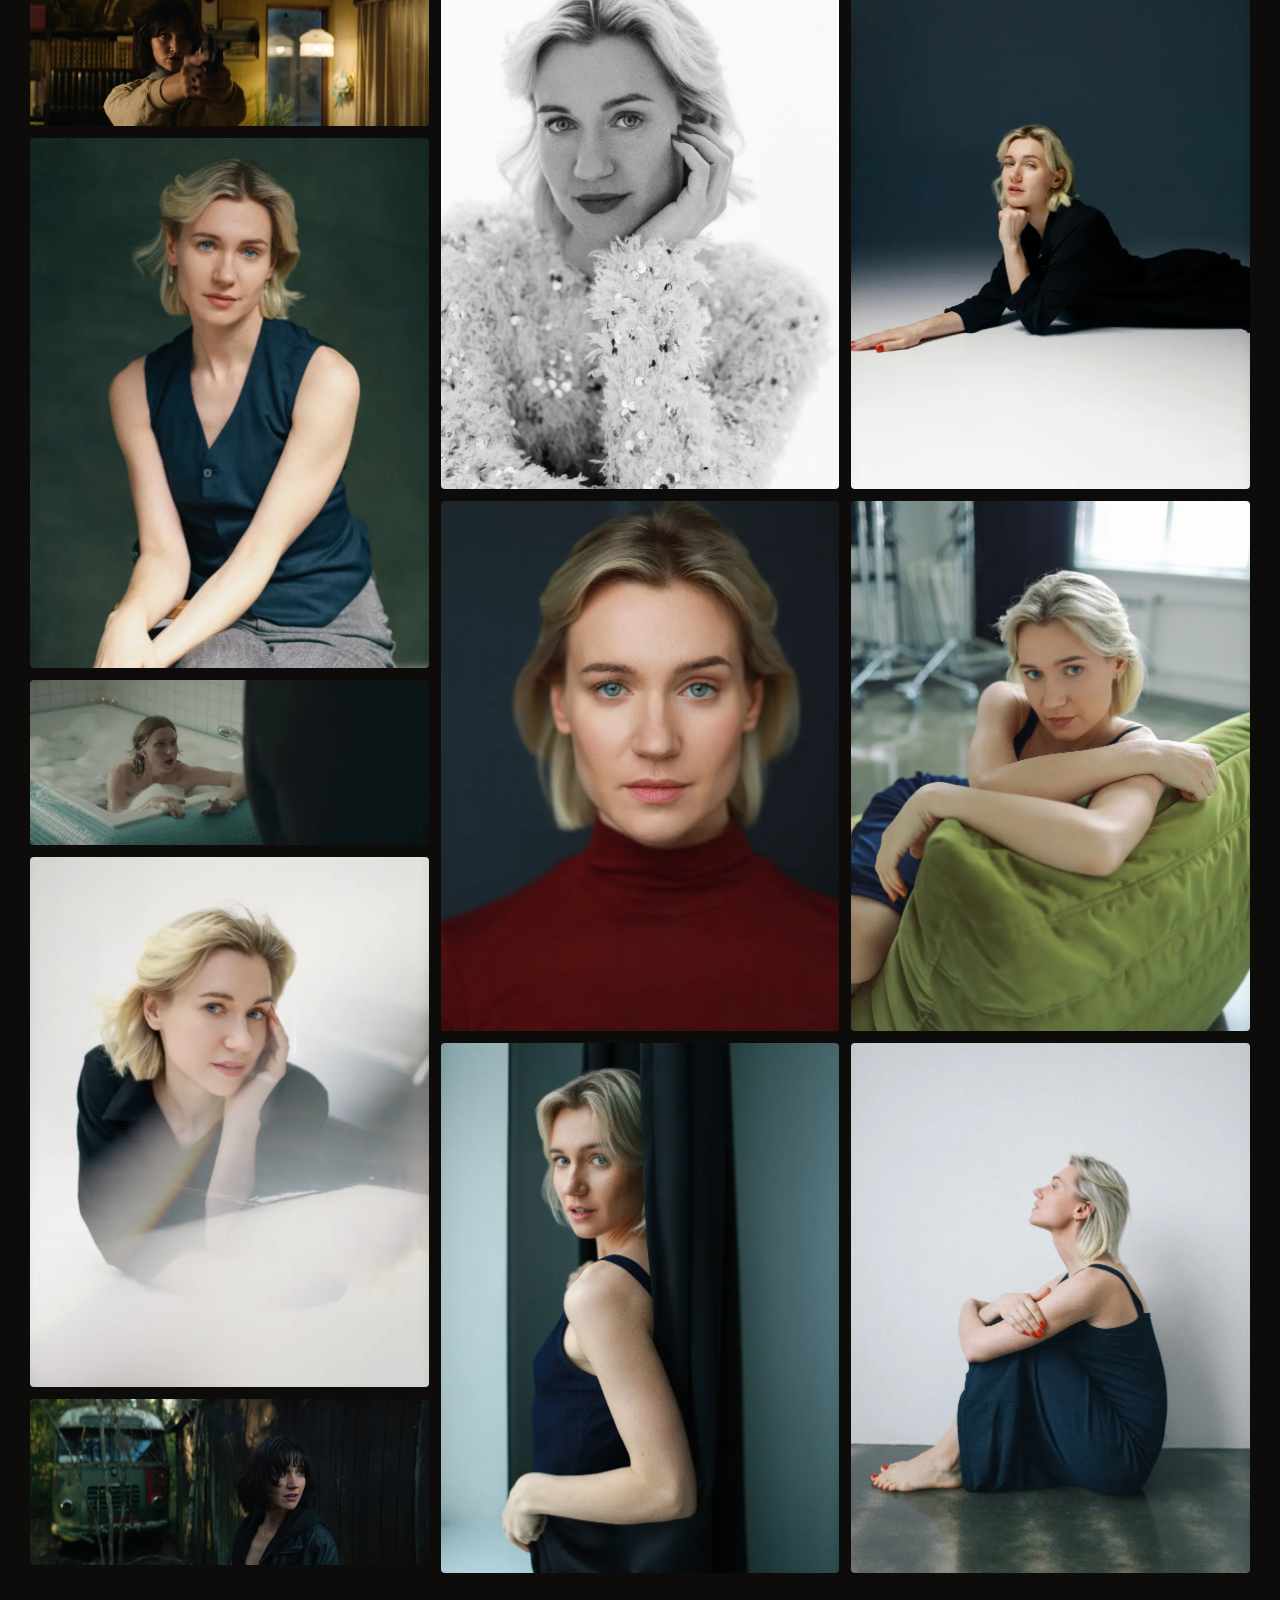
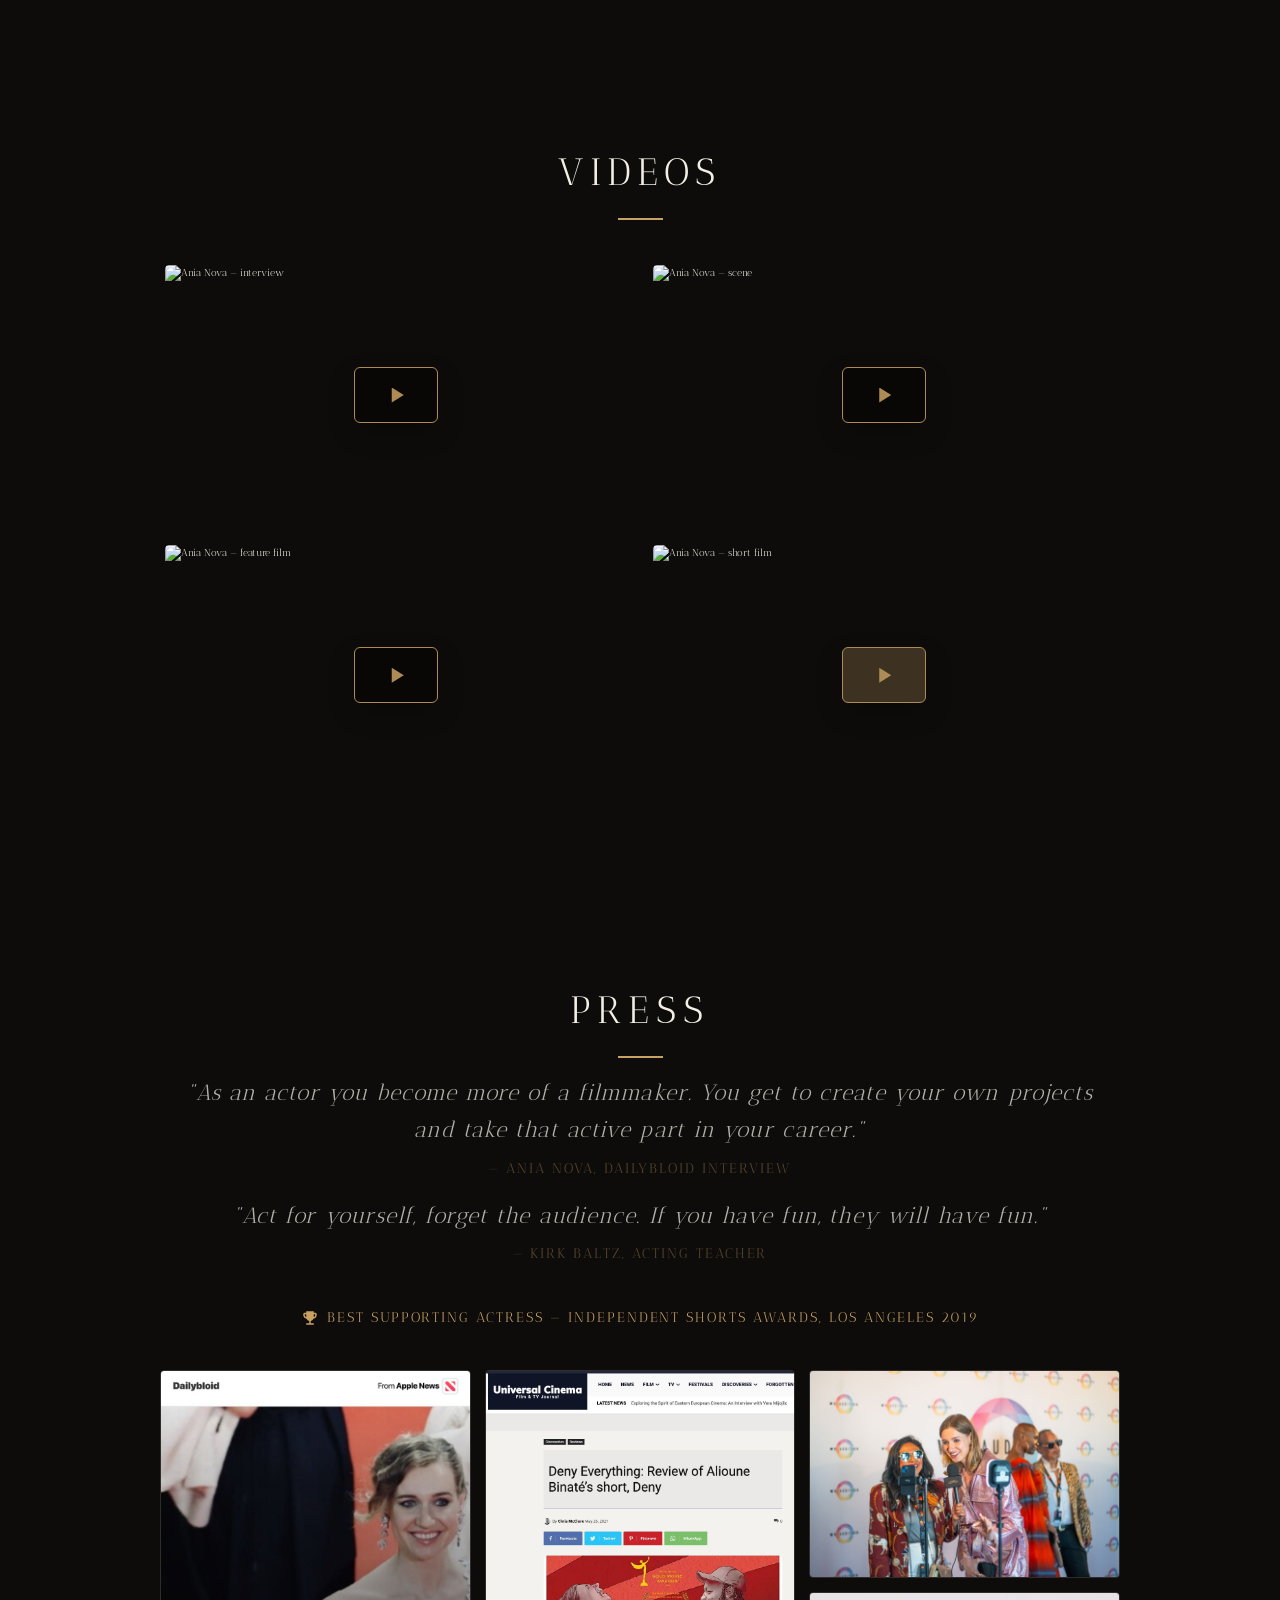
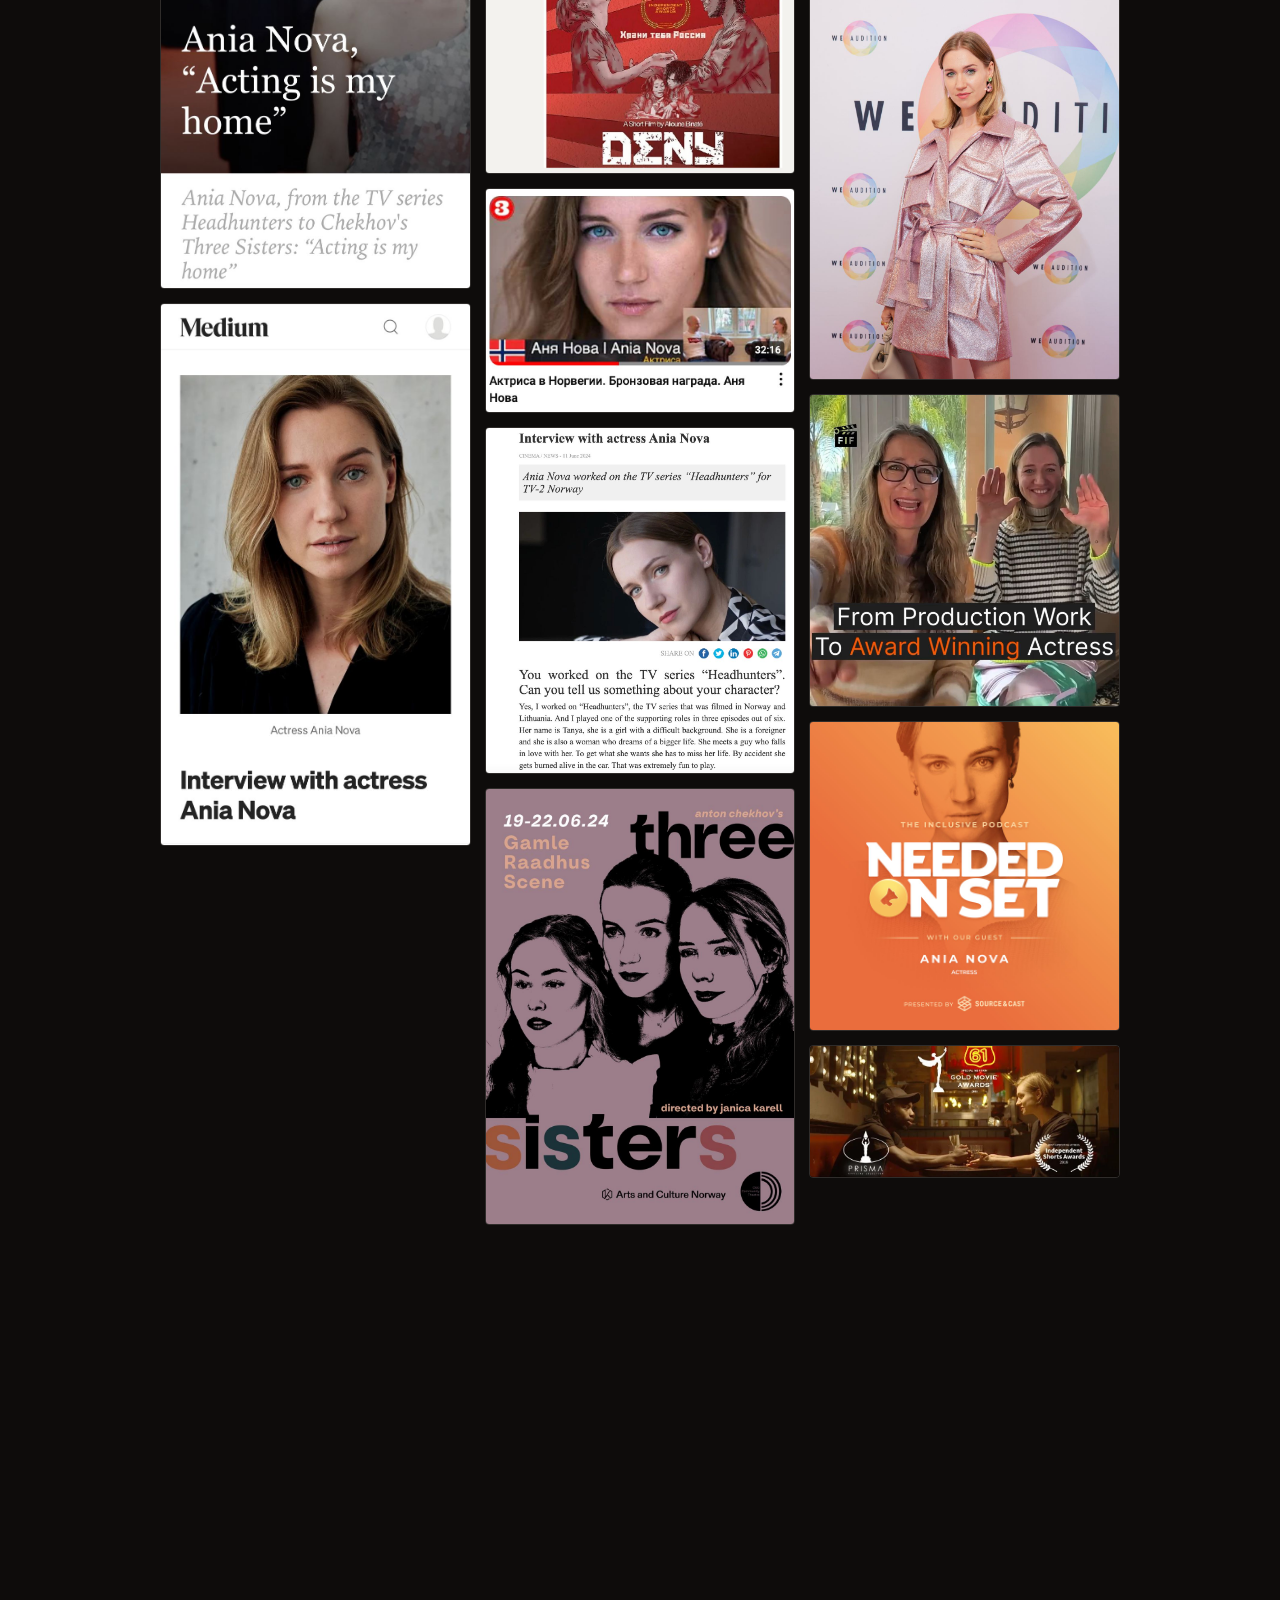
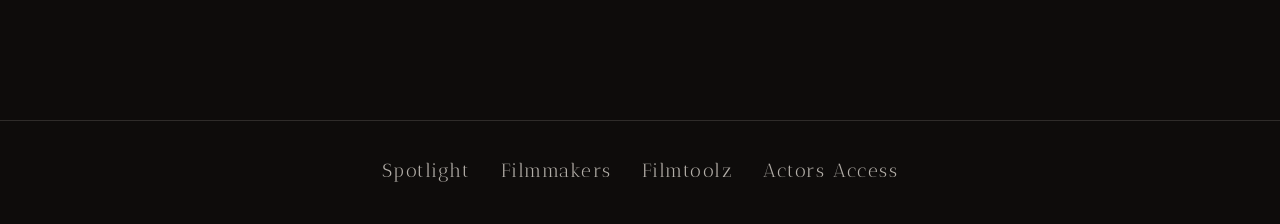
==== commit 917d6357: "icons, images" ====
--- a/v3/index.html
+++ b/v3/index.html
@@ -2,16 +2,53 @@
 <html lang="en">
   <head>
     <meta charset="UTF-8" />
-    <meta name="description" content="International award-winning actress graduated from MetFilm School London, known for Hysteria (2023), Headhunters (2022), Wisting (2021) ..." />
+    <meta name="description" content="Award-winning international actress. Headhunters, Wisting, Netflix Legevakta. MetFilm School London. Based in Los Angeles. Represented by White Flamingo." />
     <meta http-equiv="X-UA-Compatible" content="IE=edge" />
     <meta name="viewport" content="width=device-width, initial-scale=1.0" />
     <meta name="theme-color" content="#0e0c0b" />
+    <meta property="og:title" content="Ania Nova — International Actress" />
+    <meta property="og:description" content="Award-winning actress. Headhunters, Wisting, Netflix. Based in Los Angeles. Fluent in English, Norwegian, Russian." />
+    <meta property="og:image" content="https://ania-nova.com/static/hero/ania-nova-hero-1706.webp" />
+    <meta property="og:url" content="https://ania-nova.com" />
+    <meta property="og:type" content="website" />
+    <meta property="og:locale" content="en_US" />
     <link rel="stylesheet" href="../normalize.css" />
     <link rel="stylesheet" href="styles.css" />
     <link rel="preconnect" href="https://fonts.googleapis.com" />
     <link rel="preconnect" href="https://fonts.gstatic.com" crossorigin />
     <link href="https://fonts.googleapis.com/css2?family=Antic+Didone&display=swap" rel="stylesheet" />
-    <title>Ania Nova</title>
+    <title>Ania Nova — International Actress</title>
+
+    <script type="application/ld+json">
+    {
+      "@context": "https://schema.org",
+      "@type": "Person",
+      "name": "Ania Nova",
+      "description": "Award-winning international actress. Headhunters, Wisting, Netflix Legevakta. Based in Los Angeles.",
+      "url": "https://ania-nova.com",
+      "image": "https://ania-nova.com/static/hero/ania-nova-hero-1706.webp",
+      "jobTitle": "Actress",
+      "nationality": ["Norwegian", "Russian"],
+      "knowsLanguage": ["English", "Norwegian", "Russian", "French", "Spanish"],
+      "alumniOf": {
+        "@type": "EducationalOrganization",
+        "name": "MetFilm School London"
+      },
+      "award": "Best Supporting Actress — Independent Shorts Awards, Los Angeles 2019",
+      "sameAs": [
+        "https://www.imdb.com/name/nm7837597/",
+        "https://www.instagram.com/ania__nova/",
+        "https://www.whiteflamingo.agency/actors/ania-nova",
+        "https://www.spotlight.com/0011-4532-8639",
+        "https://www.filmmakers.eu/actors/ania-nova",
+        "https://resumes.actorsaccess.com/ania-nova"
+      ],
+      "worksFor": {
+        "@type": "Organization",
+        "name": "White Flamingo Agency"
+      }
+    }
+    </script>
 
     <script>document.documentElement.classList.add("js");</script>
   </head>
@@ -45,14 +82,27 @@
           <h1>ANIA NOVA</h1>
           <p class="hero-tagline">International actress</p>
           <div class="hero-ctas">
-            <a class="btn-cv" href="../static/Ania%20Nova%20CV.pdf" target="_blank">View full CV</a>
+            <a class="btn-cv" href="../static/Ania%20Nova%20CV.pdf" target="_blank" rel="noopener noreferrer">View full CV</a>
             <div class="hero-icons">
-              <a href="https://www.imdb.com/name/nm7837597/" target="_blank" aria-label="IMDb profile"><img src="../static/imdb.svg" alt="IMDb" /><span>IMDb</span></a>
-              <a href="https://www.instagram.com/ania__nova/" target="_blank" aria-label="Instagram profile"><img src="../static/instagram.svg" alt="Instagram" /><span>Instagram</span></a>
+              <a href="https://www.imdb.com/name/nm7837597/" target="_blank" rel="noopener noreferrer" aria-label="IMDb profile">
+                <svg fill="currentColor" viewBox="0 0 14 14" width="2.8rem" height="2.8rem" aria-hidden="true"><path d="m 10.388393,7.87589 c 0,0.14465 0.04286,0.38572 -0.166072,0.38572 -0.04286,0 -0.08036,-0.0214 -0.101785,-0.0643 -0.05893,-0.13661 -0.02946,-1.18125 -0.02946,-1.19732 0,-0.10179 -0.02946,-0.34018 0.13125,-0.34018 0.195535,0 0.166071,0.19554 0.166071,0.34018 l 0,0.87589 z m -2.2901787,-1.575 c 0,-0.25982 0.042857,-0.42857 -0.2758929,-0.42857 l 0,2.24197 c 0.3267857,0.008 0.2758929,-0.23304 0.2758929,-0.49286 l 0,-1.32054 z M 13,2.28571 13,11.71429 C 13,12.42411 12.424107,13 11.714286,13 L 2.2857143,13 C 1.5758929,13 1,12.42411 1,11.71429 L 1,2.28571 C 1,1.57589 1.5758929,1 2.2857143,1 L 11.714286,1 C 12.424107,1 13,1.57589 13,2.28571 Z M 1.5705357,6.27143 c -0.00268,0.003 -0.00536,0.008 -0.00804,0.0107 l 0.00804,0 0,-0.0107 z m 2.0276786,-0.98572 -0.8839286,0 0,3.42322 0.8839286,0 0,-3.42322 z m 3.0348214,0 -1.1544643,0 L 5.275,6.89018 C 5.202679,6.35446 5.1303571,5.81607 5.0419643,5.28571 l -1.1464286,0 0,3.42322 0.7767857,0 0,-2.26339 0.3267857,2.26339 0.5517858,0 0.3107142,-2.31429 0,2.31429 0.76875,0 0,-3.42322 z m 2.3116072,1.2134 c 0,-0.21697 0.00804,-0.45 -0.0375,-0.65357 C 8.7919643,5.24286 8.0660714,5.28571 7.5946429,5.28571 l -0.6589286,0 0,3.42322 c 2.30625,0.003 2.0089286,0.16071 2.0089286,-2.20982 z M 11.245536,6.9625 c 0,-0.46339 -0.02143,-0.80625 -0.594643,-0.80625 -0.238393,0 -0.399107,0.0723 -0.559822,0.24643 l 0,-1.11697 -0.8491067,0 0,3.42322 0.7982147,0 0.05089,-0.21697 c 0.152678,0.18215 0.31875,0.2625 0.559821,0.2625 0.530357,0 0.594643,-0.40714 0.594643,-0.82767 l 0,-0.96429 z"/></svg>
+                <span>IMDb</span>
+              </a>
+              <a href="https://www.instagram.com/ania__nova/" target="_blank" rel="noopener noreferrer" aria-label="Instagram profile">
+                <svg fill="currentColor" viewBox="0 0 24 24" width="2.6rem" height="2.6rem" aria-hidden="true"><path d="M12 2.163c3.204 0 3.584.012 4.85.07 1.17.054 1.805.249 2.228.415.56.217.96.477 1.382.896.419.42.679.819.896 1.381.164.422.36 1.057.413 2.227.058 1.266.069 1.646.069 4.85s-.012 3.584-.07 4.85c-.054 1.17-.249 1.805-.413 2.227-.217.56-.477.96-.896 1.382-.42.419-.82.679-1.381.896-.423.164-1.058.36-2.228.413-1.266.058-1.646.069-4.85.069s-3.584-.012-4.85-.07c-1.17-.054-1.805-.249-2.228-.413a3.736 3.736 0 0 1-1.381-.896 3.736 3.736 0 0 1-.896-1.381c-.164-.423-.36-1.058-.413-2.228-.058-1.266-.069-1.646-.069-4.85s.012-3.584.07-4.85c.054-1.17.249-1.805.413-2.227.217-.56.477-.96.896-1.382.42-.419.82-.679 1.381-.896.423-.166 1.058-.361 2.228-.415 1.266-.058 1.646-.07 4.85-.07M12 0C8.741 0 8.333.014 7.053.072 5.775.13 4.902.333 4.14.63a5.872 5.872 0 0 0-2.126 1.384A5.872 5.872 0 0 0 .63 4.14C.333 4.902.13 5.775.072 7.053.014 8.333 0 8.741 0 12s.014 3.668.072 4.948c.058 1.277.261 2.15.558 2.913a5.885 5.885 0 0 0 1.384 2.126A5.868 5.868 0 0 0 4.14 23.37c.762.297 1.635.5 2.913.558C8.333 23.986 8.741 24 12 24s3.668-.014 4.948-.072c1.277-.058 2.15-.261 2.913-.558a6.072 6.072 0 0 0 2.126-1.384 5.868 5.868 0 0 0 1.384-2.126c.297-.762.5-1.635.558-2.913.058-1.28.072-1.688.072-4.948s-.014-3.668-.072-4.948c-.058-1.277-.261-2.15-.558-2.913a5.872 5.872 0 0 0-1.384-2.126A5.868 5.868 0 0 0 19.86.63C19.098.333 18.225.13 16.947.072 15.667.014 15.259 0 12 0zm0 5.838a6.162 6.162 0 1 0 0 12.324 6.162 6.162 0 0 0 0-12.324zM12 16a4 4 0 1 1 0-8 4 4 0 0 1 0 8zm6.406-11.845a1.44 1.44 0 1 0 0 2.881 1.44 1.44 0 0 0 0-2.881z"/></svg>
+                <span>Instagram</span>
+              </a>
             </div>
           </div>
         </div>
 
+      </section>
+
+      <section id="bio" data-reveal>
+        <div class="container">
+          <p class="bio-text">Award-winning international actress with credits including Netflix's <em>Legevakta</em>, <em>Headhunters</em>, and <em>Wisting</em> alongside Carrie-Anne Moss.</p>
+          <p class="bio-text">Fluent in English, Norwegian, Russian, French, and Spanish, with work permits in Europe and the US, currently based in Los Angeles.</p>
+        </div>
       </section>
 
       <section id="showreel" data-reveal>
@@ -60,7 +110,7 @@
           <h2>Showreel</h2>
 
           <vimeo-embed class="video-embed">
-            <img id="vthum-showreel" loading="lazy" src="https://vumbnail.com/894438444.jpg" alt="Video Description" />
+            <img id="vthum-showreel" loading="lazy" src="https://vumbnail.com/894438444.jpg" alt="Ania Nova showreel" />
             <iframe allowfullscreen data-src="https://player.vimeo.com/video/939138872?autoplay=1" title="Ania Nova showreel"></iframe>
             <button id="vbtn-showreel" class="btn--video" aria-label="Play video" onclick="hideVideoButtonAndThumbnail('vbtn-showreel', 'vthum-showreel')"></button>
           </vimeo-embed>
@@ -71,38 +121,38 @@
         <div class="container">
           <h2>Filmography</h2>
           <div class="posters-grid">
-            <a class="poster--a" style="--i:0" href="https://imdb.com/title/tt15835240" target="_blank">
-              <img class="poster--img" src="../static/IMDB_posters/01 Panic attacks.jpg" alt="" />
-            </a>
-            <a class="poster--a" style="--i:1" href="https://imdb.com/title/tt16303630" target="_blank">
-              <img class="poster--img" src="../static/IMDB_posters/01 Headhunters.jpg" alt="" />
-            </a>
-            <a class="poster--a" style="--i:2" href="https://imdb.com/title/tt7875794" target="_blank">
-              <img class="poster--img" src="../static/IMDB_posters/02%20Wisting.jpg" alt="" />
-            </a>
-            <a class="poster--a" style="--i:3" href="https://imdb.com/title/tt5715066" target="_blank">
-              <img class="poster--img" src="../static/IMDB_posters/04%20Mortal.jpg" alt="" />
-            </a>
-            <a class="poster--a" style="--i:4" href="https://imdb.com/title/tt9715964" target="_blank">
-              <img class="poster--img" src="../static/IMDB_posters/05%20Deny.jpg" alt="" />
+            <a class="poster--a" style="--i:0" href="https://imdb.com/title/tt15835240" target="_blank" rel="noopener noreferrer">
+              <img class="poster--img" src="../static/IMDB_posters/01 Panic attacks.jpg" alt="Panic Attacks (2023) — Ania Nova" />
+            </a>
+            <a class="poster--a" style="--i:1" href="https://imdb.com/title/tt16303630" target="_blank" rel="noopener noreferrer">
+              <img class="poster--img" src="../static/IMDB_posters/01 Headhunters.jpg" alt="Headhunters (2022) — Ania Nova" />
+            </a>
+            <a class="poster--a" style="--i:2" href="https://imdb.com/title/tt7875794" target="_blank" rel="noopener noreferrer">
+              <img class="poster--img" src="../static/IMDB_posters/02%20Wisting.jpg" alt="Wisting (2021) — Ania Nova" />
+            </a>
+            <a class="poster--a" style="--i:3" href="https://imdb.com/title/tt5715066" target="_blank" rel="noopener noreferrer">
+              <img class="poster--img" src="../static/IMDB_posters/04%20Mortal.jpg" alt="Mortal (2020) — Ania Nova" />
+            </a>
+            <a class="poster--a" style="--i:4" href="https://imdb.com/title/tt9715964" target="_blank" rel="noopener noreferrer">
+              <img class="poster--img" src="../static/IMDB_posters/05%20Deny.jpg" alt="Deny (2019) — Ania Nova" />
             </a>
           </div>
 
           <div class="posters-grid display-none" id="hide-me">
-            <a class="poster--a" style="--i:5" href="https://www.imdb.com/title/tt4192998" target="_blank">
-              <img class="poster--img" src="../static/IMDB_posters/06%20Okkupert.jpg" alt="" />
-            </a>
-            <a class="poster--a" style="--i:6" href="https://www.imdb.com/title/tt13397550" target="_blank">
-              <img class="poster--img" src="../static/IMDB_posters/07%20Hate%20Speech.jpg" alt="" />
-            </a>
-            <a class="poster--a" style="--i:7" href="https://www.imdb.com/title/tt7510948" target="_blank">
-              <img class="poster--img" src="../static/IMDB_posters/08%20Melk.jpg" alt="" />
-            </a>
-            <a class="poster--a" style="--i:8" href="https://www.imdb.com/title/tt8201154" target="_blank">
-              <img class="poster--img" src="../static/IMDB_posters/09%20Special%20Delivery.jpg" alt="" />
-            </a>
-            <a class="poster--a" style="--i:9" href="https://www.imdb.com/title/tt11131110" target="_blank">
-              <img class="poster--img" src="../static/IMDB_posters/10%20Culture.jpg" alt="" />
+            <a class="poster--a" style="--i:5" href="https://www.imdb.com/title/tt4192998" target="_blank" rel="noopener noreferrer">
+              <img class="poster--img" src="../static/IMDB_posters/06%20Okkupert.jpg" alt="Occupied (2017) — Ania Nova" />
+            </a>
+            <a class="poster--a" style="--i:6" href="https://www.imdb.com/title/tt13397550" target="_blank" rel="noopener noreferrer">
+              <img class="poster--img" src="../static/IMDB_posters/07%20Hate%20Speech.jpg" alt="Hate Speech — Ania Nova" />
+            </a>
+            <a class="poster--a" style="--i:7" href="https://www.imdb.com/title/tt7510948" target="_blank" rel="noopener noreferrer">
+              <img class="poster--img" src="../static/IMDB_posters/08%20Melk.jpg" alt="Melk — Ania Nova" />
+            </a>
+            <a class="poster--a" style="--i:8" href="https://www.imdb.com/title/tt8201154" target="_blank" rel="noopener noreferrer">
+              <img class="poster--img" src="../static/IMDB_posters/09%20Special%20Delivery.jpg" alt="Special Delivery — Ania Nova" />
+            </a>
+            <a class="poster--a" style="--i:9" href="https://www.imdb.com/title/tt11131110" target="_blank" rel="noopener noreferrer">
+              <img class="poster--img" src="../static/IMDB_posters/10%20Culture.jpg" alt="Culture — Ania Nova" />
             </a>
           </div>
 
@@ -113,7 +163,8 @@
       <section id="gallery" data-reveal>
         <div class="container">
           <h2>Gallery</h2>
-          <div id="gallery-grid">
+        </div>
+        <div id="gallery-grid">
             <img class="gallery-image" style="--i:0" loading="lazy" src="../static/gallery_photos/Ania%20Nova%20gallery%2001.webp" alt="Ania Nova gallery photo 1" />
             <img class="gallery-image" style="--i:1" loading="lazy" src="../static/gallery_photos/Ania%20Nova%20gallery%2002.webp" alt="Ania Nova gallery photo 2" />
             <img class="gallery-image" style="--i:2" loading="lazy" src="../static/gallery_photos/Ania%20Nova%20gallery%2003.webp" alt="Ania Nova gallery photo 3" />
@@ -125,7 +176,6 @@
             <img class="gallery-image" style="--i:8" loading="lazy" src="../static/gallery_photos/Ania%20Nova%20gallery%2009.webp" alt="Ania Nova gallery photo 9" />
             <img class="gallery-image" style="--i:9" loading="lazy" src="../static/gallery_photos/Ania%20Nova%20gallery%2010.webp" alt="Ania Nova gallery photo 10" />
             <img class="gallery-image" style="--i:10" loading="lazy" src="../static/gallery_photos/Ania%20Nova%20gallery%2011.webp" alt="Ania Nova gallery photo 11" />
-          </div>
         </div>
         <div class="lightbox">
           <div class="filter"></div>
@@ -140,24 +190,24 @@
           <h2>Videos</h2>
           <div class="videos-row">
             <youtube-embed class="video-embed">
-              <img id="vthum-1" loading="lazy" src="https://vumbnail.com/YBgS_RrrnTM.jpg" alt="Video Description" />
+              <img id="vthum-1" loading="lazy" src="https://vumbnail.com/YBgS_RrrnTM.jpg" alt="Ania Nova — interview" />
               <iframe allowfullscreen data-src="https://www.youtube.com/embed/YBgS_RrrnTM?autoplay=1" title="Ania Nova interview"></iframe>
               <button id="vbtn-1" class="btn--video" aria-label="Play video" onclick="hideVideoButtonAndThumbnail('vbtn-1', 'vthum-1')"></button>
             </youtube-embed>
             <youtube-embed class="video-embed">
-              <img id="vthum-2" loading="lazy" src="https://vumbnail.com/tJCIrA6wnP8.jpg" alt="Video Description" />
+              <img id="vthum-2" loading="lazy" src="https://vumbnail.com/tJCIrA6wnP8.jpg" alt="Ania Nova — scene" />
               <iframe allowfullscreen data-src="https://www.youtube.com/embed/tJCIrA6wnP8?autoplay=1" title="Ania Nova scene"></iframe>
               <button id="vbtn-2" class="btn--video" aria-label="Play video" onclick="hideVideoButtonAndThumbnail('vbtn-2', 'vthum-2')"></button>
             </youtube-embed>
           </div>
           <div class="videos-row">
             <youtube-embed class="video-embed">
-              <img id="vthum-3" loading="lazy" src="https://vumbnail.com/aD2Xcx1De3Y.jpg" alt="Video Description" />
+              <img id="vthum-3" loading="lazy" src="https://vumbnail.com/aD2Xcx1De3Y.jpg" alt="Ania Nova — feature film" />
               <iframe allowfullscreen data-src="https://www.youtube.com/embed/aD2Xcx1De3Y?autoplay=1" title="Ania Nova feature"></iframe>
               <button id="vbtn-3" class="btn--video" aria-label="Play video" onclick="hideVideoButtonAndThumbnail('vbtn-3', 'vthum-3')"></button>
             </youtube-embed>
             <vimeo-embed class="video-embed">
-              <img id="vthum-4" loading="lazy" src="https://vumbnail.com/377251531.jpg" alt="Video Description" />
+              <img id="vthum-4" loading="lazy" src="https://vumbnail.com/377251531.jpg" alt="Ania Nova — short film" />
               <iframe allowfullscreen data-src="https://player.vimeo.com/video/377251531?autoplay=1" title="Ania Nova short film"></iframe>
               <button id="vbtn-4" class="btn--video" aria-label="Play video" onclick="hideVideoButtonAndThumbnail('vbtn-4', 'vthum-4')"></button>
             </vimeo-embed>
@@ -168,39 +218,43 @@
       <section id="press" data-reveal>
         <div class="container">
           <h2>Press</h2>
-          <p class="pull-quote">International award-winning actress, graduated from MetFilm School London</p>
+          <blockquote class="pull-quote">"As an actor you become more of a filmmaker. You get to create your own projects and take that active part in your career."</blockquote>
+          <p class="pull-quote-source">— Ania Nova, Dailybloid Interview</p>
+          <blockquote class="pull-quote">"Act for yourself, forget the audience. If you have fun, they will have fun."</blockquote>
+          <p class="pull-quote-source">— Kirk Baltz, Acting Teacher</p>
+          <p class="pull-award"><svg fill="currentColor" viewBox="0 0 24 24" aria-hidden="true"><path d="M19 5h-2V3H7v2H5c-1.1 0-2 .9-2 2v1c0 2.55 1.92 4.63 4.39 4.94A5.01 5.01 0 0 0 11 15.9V19H7v2h10v-2h-4v-3.1a5.01 5.01 0 0 0 3.61-2.96C19.08 12.63 21 10.55 21 8V7c0-1.1-.9-2-2-2zM5 8V7h2v3.82C5.84 10.4 5 9.3 5 8zm14 0c0 1.3-.84 2.4-2 2.82V7h2v1z"/></svg> Best Supporting Actress — Independent Shorts Awards, Los Angeles 2019</p>
           <div class="press-grid">
-            <a class="press-card" style="--i:0" href="https://apple.news/AExZWTBQUTXGRro47r0AOOw" target="_blank">
+            <a class="press-card" style="--i:0" href="https://apple.news/AExZWTBQUTXGRro47r0AOOw" target="_blank" rel="noopener noreferrer">
               <img loading="lazy" src="../static/press/press - 1.jpg" alt="Press clipping — Apple News feature" />
             </a>
-            <a class="press-card" style="--i:1" href="https://medium.com/@ragugini-francis/interview-with-actress-ania-nova-132566e0c3d3" target="_blank">
+            <a class="press-card" style="--i:1" href="https://medium.com/@ragugini-francis/interview-with-actress-ania-nova-132566e0c3d3" target="_blank" rel="noopener noreferrer">
               <img loading="lazy" src="../static/press/press - 2.jpg" alt="Press clipping — Medium interview" />
             </a>
-            <a class="press-card" style="--i:2" href="https://universalcinema.ca/deny-everything-review-of-alioune-binates-short-deny" target="_blank">
+            <a class="press-card" style="--i:2" href="https://universalcinema.ca/deny-everything-review-of-alioune-binates-short-deny" target="_blank" rel="noopener noreferrer">
               <img loading="lazy" src="../static/press/press - 3.jpg" alt="Press clipping — Universal Cinema review" />
             </a>
-            <a class="press-card" style="--i:3" href="https://youtu.be/hZvH9u98zgw?si=ymjQbpvPQ9-geVkL" target="_blank">
+            <a class="press-card" style="--i:3" href="https://youtu.be/hZvH9u98zgw?si=ymjQbpvPQ9-geVkL" target="_blank" rel="noopener noreferrer">
               <img loading="lazy" src="../static/press/press - 4.jpg" alt="Press clipping — YouTube interview" />
             </a>
-            <a class="press-card" style="--i:4" href="https://www.dailybloid.com/news/interview-with-actress-ania-nova-new-movie" target="_blank">
+            <a class="press-card" style="--i:4" href="https://www.dailybloid.com/news/interview-with-actress-ania-nova-new-movie" target="_blank" rel="noopener noreferrer">
               <img loading="lazy" src="../static/press/press - 5.jpg" alt="Press clipping — Dailybloid interview" />
             </a>
-            <a class="press-card" style="--i:5" href="https://apple.news/AExZWTBQUTXGRro47r0AOOw" target="_blank">
+            <a class="press-card" style="--i:5" href="https://apple.news/AExZWTBQUTXGRro47r0AOOw" target="_blank" rel="noopener noreferrer">
               <img loading="lazy" src="../static/press/press - 6.jpg" alt="Press clipping — Apple News feature" />
             </a>
-            <a class="press-card" style="--i:6" href="https://www.instagram.com/p/C7FEp3TJ0QE/?hl=en" target="_blank">
+            <a class="press-card" style="--i:6" href="https://www.instagram.com/p/C7FEp3TJ0QE/?hl=en" target="_blank" rel="noopener noreferrer">
               <img loading="lazy" src="../static/press/press - 7.jpg" alt="Press clipping — Instagram post" />
             </a>
-            <a class="press-card" style="--i:7" href="https://www.instagram.com/p/C7FEp3TJ0QE/?hl=en" target="_blank">
+            <a class="press-card" style="--i:7" href="https://www.instagram.com/p/C7FEp3TJ0QE/?hl=en" target="_blank" rel="noopener noreferrer">
               <img loading="lazy" src="../static/press/press - 8.jpg" alt="Press clipping — Instagram post" />
             </a>
-            <a class="press-card" style="--i:8" href="https://youtu.be/ALDCPjLMymM?si=YzaLNOAe88WXepnW" target="_blank">
+            <a class="press-card" style="--i:8" href="https://youtu.be/ALDCPjLMymM?si=YzaLNOAe88WXepnW" target="_blank" rel="noopener noreferrer">
               <img loading="lazy" src="../static/press/press - 9.jpg" alt="Press clipping — YouTube feature" />
             </a>
-            <a class="press-card" style="--i:9" href="https://open.spotify.com/episode/42BMWOS7iEh6ePdpEwfuPN" target="_blank">
+            <a class="press-card" style="--i:9" href="https://open.spotify.com/episode/42BMWOS7iEh6ePdpEwfuPN" target="_blank" rel="noopener noreferrer">
               <img loading="lazy" src="../static/press/press - 10.jpg" alt="Press clipping — Spotify podcast episode" />
             </a>
-            <a class="press-card" style="--i:10" href="https://apple.news/AExZWTBQUTXGRro47r0AOOw" target="_blank">
+            <a class="press-card" style="--i:10" href="https://apple.news/AExZWTBQUTXGRro47r0AOOw" target="_blank" rel="noopener noreferrer">
               <img loading="lazy" src="../static/press/press - 0.jpg" alt="Press clipping — Apple News feature" />
             </a>
           </div>
@@ -209,17 +263,17 @@
 
       <section id="contact" data-reveal>
         <h2>Contact</h2>
-        <p><a href="https://www.whiteflamingo.agency/actors/ania-nova" target="_blank">Represented by White Flamingo</a></p>
+        <p><a href="https://www.whiteflamingo.agency/actors/ania-nova" target="_blank" rel="noopener noreferrer">Represented by White Flamingo</a></p>
         <p><a href="mailto:hi@whiteflamingo.agency">hi@whiteflamingo.agency</a></p>
       </section>
 
       <footer>
         <div class="footer-inner">
           <div class="links-row">
-            <a class="footer-text" href="https://www.spotlight.com/0011-4532-8639" target="_blank">Spotlight</a>
-            <a class="footer-text" href="https://www.filmmakers.eu/actors/ania-nova" target="_blank">Filmmakers</a>
-            <a class="footer-text" href="https://casting.filmtoolz.ru/3342917" target="_blank">Filmtoolz</a>
-            <a class="footer-text" href="https://resumes.actorsaccess.com/ania-nova" target="_blank">Actors Access</a>
+            <a class="footer-text" href="https://www.spotlight.com/0011-4532-8639" target="_blank" rel="noopener noreferrer">Spotlight</a>
+            <a class="footer-text" href="https://www.filmmakers.eu/actors/ania-nova" target="_blank" rel="noopener noreferrer">Filmmakers</a>
+            <a class="footer-text" href="https://casting.filmtoolz.ru/3342917" target="_blank" rel="noopener noreferrer">Filmtoolz</a>
+            <a class="footer-text" href="https://resumes.actorsaccess.com/ania-nova" target="_blank" rel="noopener noreferrer">Actors Access</a>
           </div>
         </div>
       </footer>
--- a/v3/styles.css
+++ b/v3/styles.css
@@ -74,7 +74,8 @@
 }
 
 p {
-  font-size: 2rem;
+  font-size: clamp(1.8rem, 2.5vw, 2rem);
+  line-height: 1.7;
   margin: 1rem;
 }
 
@@ -220,6 +221,7 @@
 .hero-card {
   text-align: center;
   padding: 3rem 2rem 5rem;
+  background-color: var(--bg);
   opacity: 0;
   animation: fade-in 1s ease 1.6s forwards;
 }
@@ -252,7 +254,7 @@
   display: flex;
   flex-direction: column;
   align-items: center;
-  gap: 2.2rem;
+  gap: 4rem;
 }
 
 .btn-cv {
@@ -275,44 +277,34 @@
 
 .hero-icons {
   display: flex;
-  gap: 3.2rem;
+  justify-content: center;
+  gap: 2.4rem;
 }
 
 .hero-icons a {
-  display: flex;
-  flex-direction: column;
+  display: inline-flex;
   align-items: center;
-  gap: 0.6rem;
-  transition: transform 0.25s ease;
-}
-
-.hero-icons img {
+  gap: 0.7rem;
+  color: var(--gold);
+  opacity: 0.8;
+  transition: opacity 0.25s ease, transform 0.25s ease;
+}
+
+.hero-icons svg {
   width: 2.6rem;
   height: 2.6rem;
-  filter: invert(1);
-  opacity: 0.85;
-  transition: opacity 0.25s ease, transform 0.25s ease;
+  flex-shrink: 0;
 }
 
 .hero-icons span {
   font-size: 1.1rem;
-  letter-spacing: 0.12em;
+  letter-spacing: 0.14em;
   text-transform: uppercase;
-  color: var(--ink-dim);
-  transition: color 0.25s ease;
 }
 
 .hero-icons a:hover {
-  transform: translateY(-3px);
-}
-
-.hero-icons a:hover img {
   opacity: 1;
-  transform: scale(1.12);
-}
-
-.hero-icons a:hover span {
-  color: var(--gold);
+  transform: scale(1.1);
 }
 
 
@@ -337,13 +329,64 @@
   margin: 1.5rem auto 0;
 }
 
+/* ---------- BIO ---------- */
+
+.bio-text {
+  font-size: clamp(1.8rem, 2.5vw, 2.2rem);
+  line-height: 1.7;
+  color: var(--ink-dim);
+  text-align: center;
+  max-width: 72rem;
+  margin: 0 auto;
+}
+
+.bio-text + .bio-text {
+  margin-top: 2rem;
+}
+
+.bio-text em {
+  color: var(--ink);
+  font-style: normal;
+}
+
+/* ---------- PULL QUOTE ---------- */
+
 .pull-quote {
   font-style: italic;
-  font-size: clamp(1.8rem, 2.6vw, 2.3rem);
+  font-size: clamp(1.8rem, 2.5vw, 2.2rem);
+  line-height: 1.7;
   letter-spacing: 0.05em;
   color: var(--ink-dim);
   text-align: center;
-  margin: -2.4rem 1rem 4rem;
+  margin: -2.4rem 1rem 0.8rem;
+}
+
+.pull-quote-source {
+  font-size: 1.4rem;
+  letter-spacing: 0.14em;
+  text-transform: uppercase;
+  color: var(--gold-dim);
+  text-align: center;
+  margin: 0 0 4rem;
+}
+
+.pull-award {
+  font-size: 1.4rem;
+  letter-spacing: 0.14em;
+  text-transform: uppercase;
+  color: var(--gold);
+  text-align: center;
+  margin: 0 0 4rem;
+  display: flex;
+  align-items: center;
+  justify-content: center;
+  gap: 0.8rem;
+}
+
+.pull-award svg {
+  width: 1.8rem;
+  height: 1.8rem;
+  flex-shrink: 0;
 }
 
 /* ---------- SHOWREEL & VIDEOS ---------- */
@@ -354,6 +397,17 @@
   padding: 1rem;
   border: none;
   margin: 0.5rem;
+  position: relative;
+  border-radius: var(--radius);
+  overflow: hidden;
+}
+
+.video-embed img {
+  transition: filter 0.35s ease;
+}
+
+.video-embed:hover img {
+  filter: brightness(1.08);
 }
 
 .videos-row {
@@ -427,6 +481,7 @@
 #gallery-grid {
   column-count: 3;
   column-gap: 12px;
+  padding: 0 clamp(1.5rem, 4vw, 3rem);
 }
 
 .gallery-image {
@@ -494,13 +549,15 @@
   transform: translateY(-50%);
   width: 52px;
   height: 200px;
-  background: rgba(255, 255, 255, 0.07);
+  background: transparent;
   cursor: pointer;
-  transition: background-color 0.25s ease;
+  transition: opacity 0.25s ease;
+  opacity: 0.5;
 }
 
 .lightbox [class^="arrow"]:hover {
-  background: rgba(200, 162, 98, 0.25);
+  background: transparent;
+  opacity: 1;
 }
 
 .lightbox [class^="arrow"]::after {
@@ -508,16 +565,14 @@
   position: absolute;
   top: 50%;
   left: 50%;
-  transform: translate(-50%, -50%) rotate(-45deg);
   width: 15px;
   height: 15px;
-  border: 0 solid var(--ink);
 }
 
 .lightbox .arrowr { right: 0; }
-.lightbox .arrowr::after { border-right: 1px solid var(--ink); border-bottom: 1px solid var(--ink); }
+.lightbox .arrowr::after { transform: translate(-50%, -50%) rotate(-45deg); border-right: 1px solid var(--gold); border-bottom: 1px solid var(--gold); }
 .lightbox .arrowl { left: 0; }
-.lightbox .arrowl::after { transform: translate(-50%, -50%) rotate(135deg); }
+.lightbox .arrowl::after { transform: translate(-50%, -50%) rotate(135deg); border-right: 1px solid var(--gold); border-bottom: 1px solid var(--gold); }
 
 .lightbox .close {
   position: absolute;
@@ -527,6 +582,12 @@
   height: 52px;
   background: transparent;
   cursor: pointer;
+  transition: opacity 0.25s ease;
+  opacity: 0.5;
+}
+
+.lightbox .close:hover {
+  opacity: 1;
 }
 
 .lightbox .close::before,
@@ -537,7 +598,7 @@
   left: 50%;
   width: 22px;
   height: 1px;
-  background: var(--ink);
+  background: var(--gold);
 }
 
 .lightbox .close::before { transform: translate(-50%, -50%) rotate(45deg); }
@@ -609,14 +670,14 @@
 }
 
 #contact p a {
-  font-size: 2.2rem;
+  font-size: 2rem;
   border-bottom: 1px solid transparent;
   padding-bottom: 0.3rem;
   transition: color 0.25s ease, border-color 0.25s ease;
 }
 
 #contact p:last-of-type a {
-  font-size: 2.6rem;
+  font-size: 2rem;
   letter-spacing: 0.04em;
 }
 
@@ -648,11 +709,14 @@
   color: var(--ink-dim);
   font-size: 1.9rem;
   letter-spacing: 0.08em;
-  transition: color 0.25s ease;
+  border-bottom: 1px solid transparent;
+  padding-bottom: 0.2rem;
+  transition: color 0.25s ease, border-color 0.25s ease;
 }
 
 .footer-text:hover {
   color: var(--gold);
+  border-bottom-color: var(--gold-dim);
 }
 
 /* ---------- SCROLL REVEAL ---------- */
@@ -697,7 +761,7 @@
 :is(vimeo-embed, youtube-embed) button {
   background-color: var(--button-bgc, rgba(0, 0, 0, 0.45));
   block-size: 56px;
-  border: 0.2rem solid white;
+  border: 1.5px solid var(--gold);
   border-radius: 0.6rem;
   box-shadow: 0 10px 30px -10px rgba(0, 0, 0, 0.6);
   display: grid;
@@ -712,7 +776,7 @@
 
 :is(vimeo-embed, youtube-embed) button::before {
   aspect-ratio: 1 / 1;
-  background: #fff;
+  background: var(--gold);
   block-size: 1.5em;
   clip-path: polygon(20% 0%, 20% 100%, 100% 50%);
   content: "";
